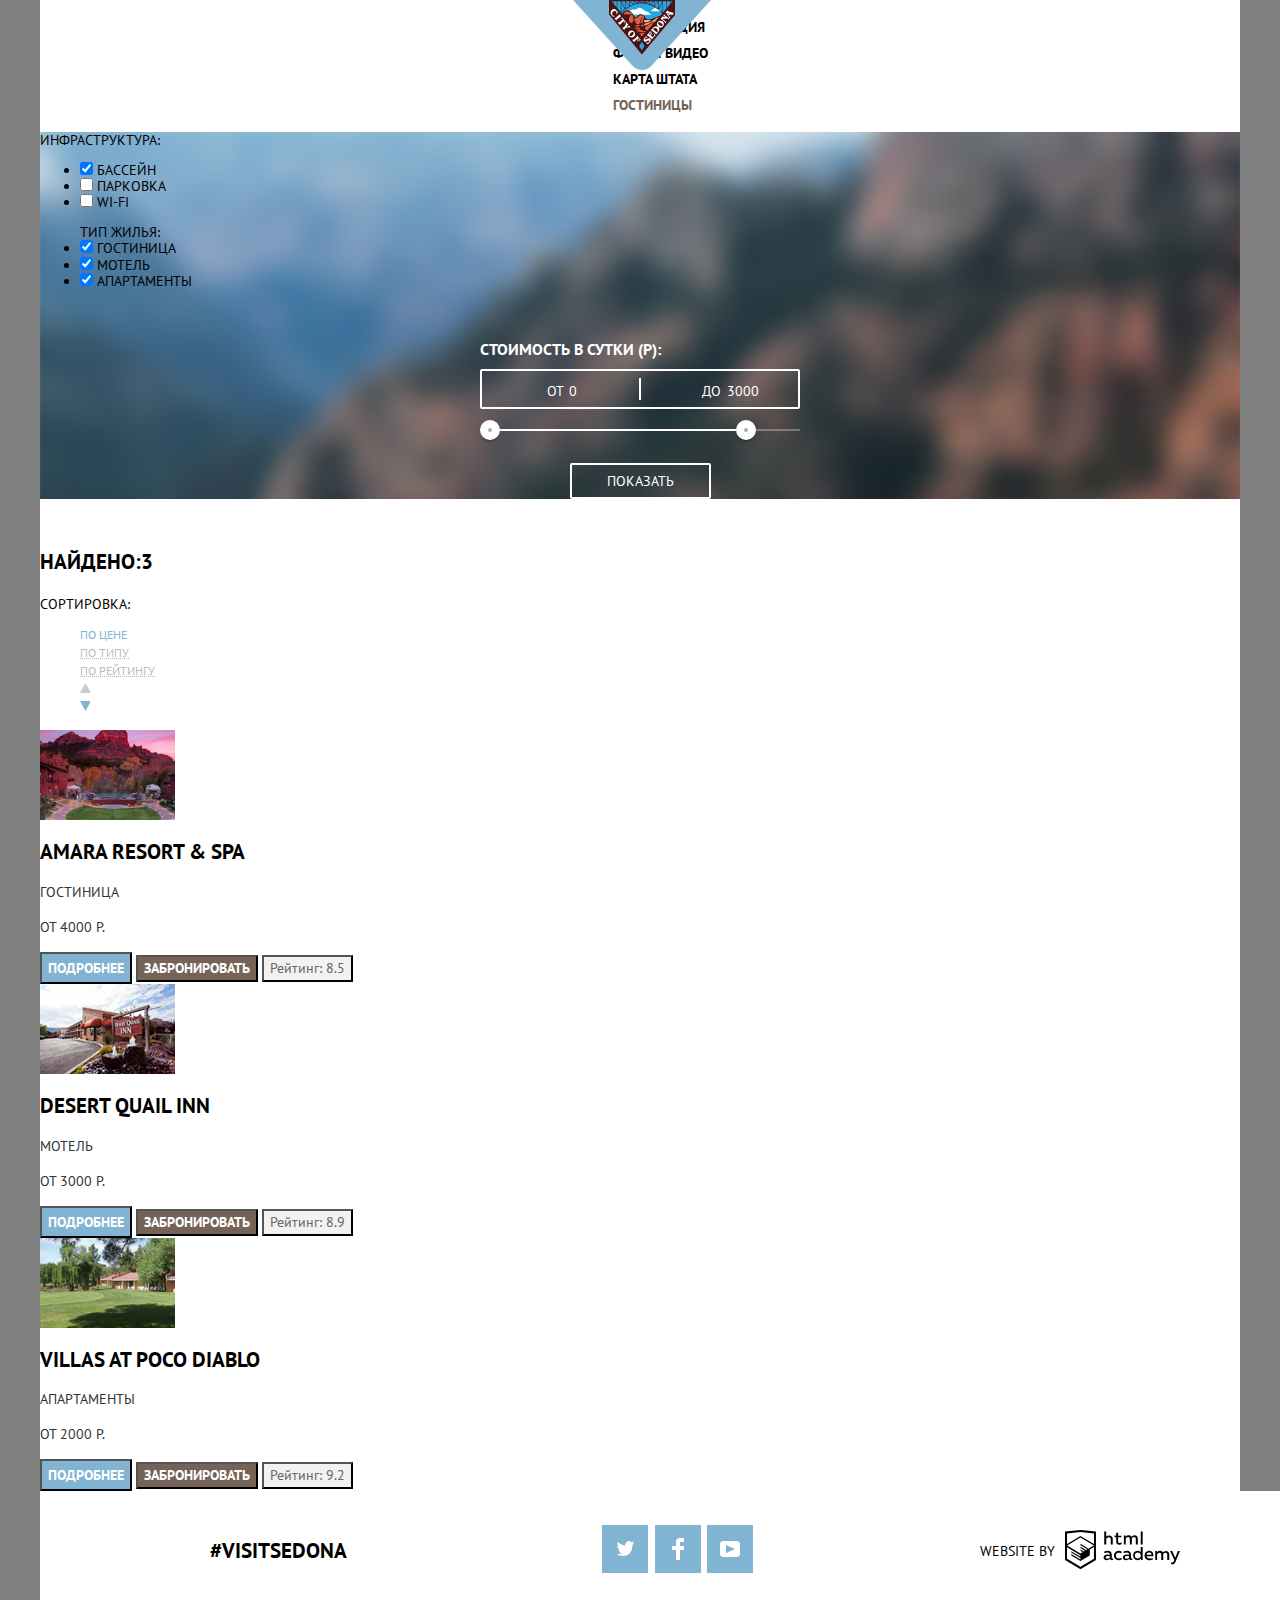
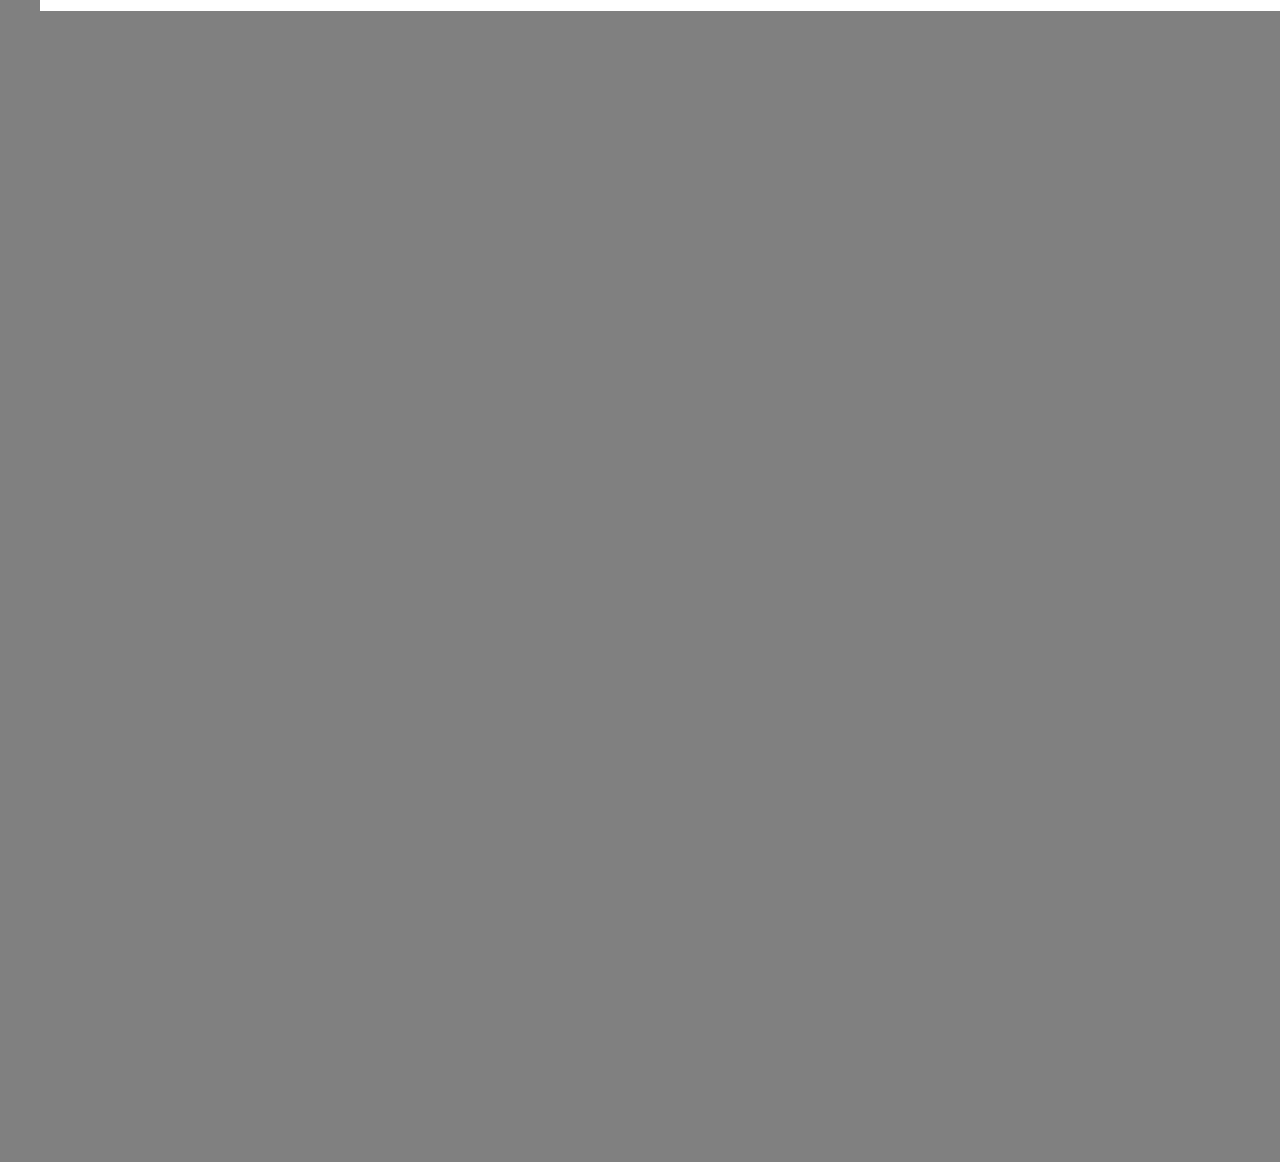
==== hotels.html @ 5861f4a3 "Личный проект: начинаем строить сетку на флексах" ====
<!DOCTYPE html>
<html lang="ru">
  <head>
    <meta charset="utf-8">
    <title>HTML Academy: Седона</title>
    <link href="https://fonts.googleapis.com/css?family=PT+Sans:400,400i,700,700i&display=swap&subset=cyrillic" rel="stylesheet">
    <link href="css/style.css" rel="stylesheet">
    <link href="css/normalize.css" rel="stylesheet">
  </head>
  <body>
    <div class="content">
    <!--Header-->
    <header class="main-header">
     <div class="logo">
      <a href="index.html"> <img class="main-header-logo" src="img/logo-sedona.svg" alt="Логотип Седона"></a>
     </div>  <!-- логотип-ссылка -->
      <nav> <!-- навигация -->
        <ul class="site-navigation links">
          <li><a href="#">информация</a></li>
          <li><a href="#">фото и видео</a></li>
          <li><a href="#">карта штата</a></li>
          <li><a class="active-sity" href="hotels.html">гостиницы</a>
          </li>
        </ul>
      </nav>
    </header>
    <main>
      <!-- тут будет форма поиска -->
      <form class="form-filter" action="https://echo.htmlacademy.ru" method="post">
        <div>
          <legend>Инфраструктура:</legend>
          <ul>
            <li>
              <input type="checkbox" name="pool" id="pool" tabindex="1" checked>
              <label for="pool">Бассейн</label>
            </li>
            <li>
              <input type="checkbox" name="parking" id="parking" tabindex="2">
              <label for="parking">Парковка</label>
            </li>
            <li>
              <input type="checkbox" name="network" id="network" tabindex="3">
              <label for="network">WI-FI</label>
            </li>
          </ul>
        </div>
        <div>
          <ul>
              <legend>Тип жилья:</legend>
              <li>
                <input type="checkbox" name="hotel" id="hotel" tabindex="4" checked>
                <label for="hotel">Гостиница</label>
              </li>
              <li>
                <input type="checkbox" name="motel" id="motel" tabindex="5" checked>
                <label for="motel">Мотель</label>
              </li>
              <li>
                <input type="checkbox" name="apparts" id="apparts" tabindex="6"checked>
                <label for="apparts">Апартаменты</label>
              </li>
          </ul>
        </div>
        <div class="filter-range">
      <div class="filter-range-title">Стоимость в сутки (р):</div>
      <div class="price-controls">
        <label class="min-price" for="min-price">от <input type="text" name="min-price" id="min-price" value="0" tabindex="7"></label>
        <label class="max-price" for="max-price">до <input type="text" name="max-price" id="max-price" value="3000" tabindex="8"></label>
      </div>
      <div class="range-controls">
        <div class="scale">
          <div class="bar"></div>
        </div>
        <div class="range-toggle range-toggle-min"></div>
        <div class="range-toggle range-toggle-max"></div>
        </div>
       <button class="btn-transparent" type="submit">Показать</button>
      </div> 
      </form>
      <div class="sorter">
        <p class="result">Найдено:3</p>
        <p class="sort-request">Сортировка:</p>
        <ul class="sort-type">
          <li><a class="active-sort" href="#">по цене</a></li>
          <li><a href="#">по типу</a></li>
          <li><a href="#">по рейтингу</a></li>
          <li><a class="poligon" href="#"><svg class="poligon-up"><polygon  points="5.5,0 0,10 11,10 "/></svg></a></li>
          <li><a class="poligon" href="#"><svg class="poligon-down active"><polygon points="5.5,10 0,0 11,0 "/></a></li>
        </ul>
      </div>
      <section class="hotels">
      <div class="hotel1">
        <img src="img/photo-amara.jpg" alt="Фото Amara resort">
        <h3><a class="hotel-name" href="#"> Amara resort & spa</a></h3>
        <p>Гостиница</p>
        <p>от 4000 Р.</p>
        <button class="more" type="button">Подробнее</button>
        <button class="more book" type="button">Забронировать</button>
        <button class="rating" type="button">Рейтинг: 8.5</button>
      </div>
      <div class="hotel2">
        <img src="img/photo-desert.jpg" alt="Фото Desert Quail Innt">
        <h3><a class="hotel-name" href="#">Desert Quail Inn</a></h3>
        <p>мотель</p>
        <p>от 3000 Р.</p>
        <button class="more" type="button">Подробнее</button>
        <button class="more book" type="button">Забронировать</button>
        <button class="rating" type="button">Рейтинг: 8.9</button>
      </div>
      <div class="hotel3">
        <img src="img/photo-villas.jpg" alt="Фото Villas at Poco Diablo">
        <h3><a class="hotel-name" href="#">Villas at Poco Diablo</a></h3>
        <p>апартаменты</p>
        <p>от 2000 Р.</p>
        <button class="more" type="button">Подробнее</button>
        <button class="more book" type="button">Забронировать</button>
        <button class="rating" type="button">Рейтинг: 9.2</button>
      </div>
    </section>
    </main>
    <footer> <!--footer start-->
      <div class="footer">
      <div class="hash">
      <p class="visit">#visitsedona</p>
    </div>
    <div class="footer-social">
    <ul>
        <li><a class="social-button" href="http://twitter.com"><span class="visually-hidden">Twitter</span>
           <svg xmlns="http://www.w3.org/2000/svg" xmlns:xlink="http://www.w3.org/1999/xlink" width="17" height="15" viewBox="0 0 17 15"><path d="M10.95.144c1.685-.496 2.984.27 3.577 1.179.673-.231 1.331-.481 2.011-.708a2.345 2.345 0 0 1-.857 1.768c.685.17 1.304-.491 1.304-.491-.169 1-1.006 1.788-1.563 2.024-.231 6.75-3.175 11.217-10.077 11.082h-.446c-.41 0-4.164-.46-4.898-1.887 2.271.196 3.893-.422 4.693-1.177-.96-.3-2.679-.477-2.979-2.95.349.106.564.228 1.19.119C1.705 8.247.374 7.53.448 5.33c.285.328 1.067.536 1.34.472C1.085 5.561-.182 2.442.894.85c1.818 1.854 3.735 3.606 7.152 3.773C8.254 2.33 9.183.793 10.95.144z"/></svg>
        </a></li>
        <li><a class="social-button" href="http://facebook.com"><span class="visually-hidden">Facebook</span>
           <svg xmlns="http://www.w3.org/2000/svg" width="12" height="22" viewBox="0 0 12 22"><path d="M12 4V0H8a4 4 0 0 0-4 4v4H0v4h4v10h4V12h4V8H8V4h4z"/></svg>
        </a></li>
        <li><a class="social-button" href="http://youtube.com"><span class="visually-hidden">Youtube</span>
           <svg xmlns="http://www.w3.org/2000/svg" xmlns:xlink="http://www.w3.org/1999/xlink" width="20" height="16" viewBox="0 0 20 16"><path d="M17 0H3C1.35 0 0 1.35 0 3v10c0 1.65 1.35 3 3 3h14c1.65 0 3-1.35 3-3V3c0-1.65-1.35-3-3-3zM6.027 11.998V4.002L15.014 8l-8.987 3.998z"/></svg>
        </a></li>
      </ul>
    </div>
      <div class="academy">
            <p>website by</p>
          <a href="https://htmlacademy.ru/intensive/htmlcss"><svg class="logo-htmlacademy" id="Layer_1" data-name="Layer 1" xmlns="http://www.w3.org/2000/svg" viewBox="0 0 108.08 36.85"><title>logo-htmlacademy-small1</title><path d="M44.61,26.88a2,2,0,0,0,.55-0.1v1.33a3.25,3.25,0,0,1-1.18.21,1.67,1.67,0,0,1-1.67-1,4.84,4.84,0,0,1-3.14,1.08c-1.51,0-2.91-.83-2.91-2.55,0-2.13,2-2.79,3.71-2.79a11.08,11.08,0,0,1,2.17.25v-0.3c0-1-.76-1.77-2.19-1.77a7.42,7.42,0,0,0-3,.64v-1.7a10.21,10.21,0,0,1,3.19-.55c2.36,0,3.81,1.12,3.81,3.65v3a0.54,0.54,0,0,0,.49.59h0.17Zm-6.44-1.13A1.35,1.35,0,0,0,39.63,27h0.11a3.39,3.39,0,0,0,2.41-1V24.58a9.72,9.72,0,0,0-1.81-.21c-1,0-2.16.33-2.16,1.38h0Zm12.36-6.11a5,5,0,0,1,2.57.64V22a4.08,4.08,0,0,0-2.3-.7,2.75,2.75,0,1,0,0,5.49,5,5,0,0,0,2.43-.64v1.71a6.27,6.27,0,0,1-2.76.57A4.21,4.21,0,0,1,46,24.51q0-.21,0-0.41a4.32,4.32,0,0,1,4.18-4.46h0.38Zm12.17,7.24a2,2,0,0,0,.55-0.1v1.33a3.25,3.25,0,0,1-1.18.21,1.67,1.67,0,0,1-1.67-1,4.84,4.84,0,0,1-3.14,1.08c-1.51,0-2.91-.83-2.91-2.55,0-2.13,2-2.79,3.71-2.79a11.08,11.08,0,0,1,2.17.25v-0.3c0-1-.76-1.77-2.19-1.77a7.42,7.42,0,0,0-3,.64v-1.7a10.21,10.21,0,0,1,3.19-.55c2.36,0,3.81,1.12,3.81,3.65v3a0.54,0.54,0,0,0,.49.59h0.17Zm-6.44-1.13A1.35,1.35,0,0,0,57.73,27h0.11a3.39,3.39,0,0,0,2.41-1V24.58a9.72,9.72,0,0,0-1.81-.21c-1.06,0-2.16.33-2.16,1.38h0ZM73,16V28.2H71.35V26.88a3.88,3.88,0,0,1-3.19,1.54,4.4,4.4,0,0,1,0-8.78,3.81,3.81,0,0,1,3,1.3V16H73Zm-4.53,5.22a2.76,2.76,0,1,0,0,5.52A2.86,2.86,0,0,0,71.15,25V23A2.91,2.91,0,0,0,68.49,21.27ZM79,19.64c3.31,0,4.46,2.68,3.92,5.09H76.7c0.21,1.5,1.67,2.11,3.19,2.11a6.11,6.11,0,0,0,2.64-.59v1.6a7.14,7.14,0,0,1-3,.57C77,28.42,74.78,27,74.78,24a4.18,4.18,0,0,1,4-4.39H79Zm0.09,1.54a2.28,2.28,0,0,0-2.44,2.1v0.06H81.3A2,2,0,0,0,79.13,21.18Zm5.73,7V19.87h1.65v1a3.81,3.81,0,0,1,2.78-1.27A2.86,2.86,0,0,1,91.89,21a4.12,4.12,0,0,1,2.91-1.33A3.06,3.06,0,0,1,98,23V28.2h-1.9V23.05a1.59,1.59,0,0,0-1.42-1.75H94.42a2.8,2.8,0,0,0-2.07,1.12V28.2h-1.9V23.05A1.59,1.59,0,0,0,89,21.31H88.8a3,3,0,0,0-2.21,1.29v5.63H84.86Zm21.31-8.33h1.9l-3.91,9.46c-0.9,2.17-2.09,2.86-3.35,2.86a4.76,4.76,0,0,1-1.1-.14V30.46a2.86,2.86,0,0,0,.85.12c0.9,0,1.58-.64,2.07-1.9l0.17-.42-4-8.4h2l2.86,6.29ZM38.73,1.46V6.22a3.81,3.81,0,0,1,2.7-1.14,3.25,3.25,0,0,1,3.44,3.4v5.15H43V8.72a1.81,1.81,0,0,0-1.61-2h-0.3a2.93,2.93,0,0,0-2.32,1.39v5.52h-1.9V1.46h1.9ZM49.94,2.31v3h3V6.91h-3v3.81c0,1.1.5,1.46,1.58,1.46a4.49,4.49,0,0,0,1.69-.33v1.6A6.8,6.8,0,0,1,51,13.8a2.55,2.55,0,0,1-2.86-2.74V6.89H46.58V5.26h1.5V2.74Zm5.4,11.31V5.28H57v1A3.81,3.81,0,0,1,59.77,5a2.86,2.86,0,0,1,2.6,1.33A4.12,4.12,0,0,1,65.28,5,3.06,3.06,0,0,1,68.44,8.4v5.21h-1.9V8.46a1.59,1.59,0,0,0-1.42-1.75H64.89a2.8,2.8,0,0,0-2.07,1.12v5.78h-1.9V8.46A1.59,1.59,0,0,0,59.5,6.71H59.27A3,3,0,0,0,57.06,8v5.63H55.34ZM71.17,1.45H73V13.6H71.17V1.45ZM14.71,0H14.55L0,1.54V28.21l14.55,8.66,14.55-8.66V1.54Zm12.5,27.1L14.55,34.64,1.9,27.12V16.18l12.59,7.5V25L5.86,19.9v1.31l8.68,5.21v1.39L5.87,22.65V24l8.68,5.21,8.75-5.24V18.31L27.2,16V27.12Zm0-12.53-3.48,2-1.6,1L14.51,13v1.31L21,18.23H21l-0.14.09-1,.54-5.37-3.2V17l4.24,2.52-1,.67-3.2-1.9v1.31l2.1,1.24L14.5,22.1,2,14.65,14.51,7.11Zm0-1.32L14.49,5.76,1.91,13.25v-10L14.56,1.92,27.21,3.25v10h0Z" transform="translate(0 -0.02)"/></svg></a>
      </div>
    </div>
    </footer> <!--footer end-->
  </div>
  </body>
</html>
---- css/style.css ----
body{
  font-family: "PT Sans", Arial;
  font-size: 14px;
  background-color: gray;
  margin: 0;
  padding: 0;
  border: 0;
  text-transform: uppercase;
  min-width: 1200px;
  min-height: 2762px;
}

.content{
  width: 1200px;
  background-color: #ffffff;
  margin-top: 0;
  margin-left: 40px;
  margin-right: 40px;
}
.visually-hidden{
  display: none;
}
.main-header{
  background-color: #ffffff;
  margin-bottom: 0;
  width: 1200px;
  display: flex;
  flex-direction: column;
  align-items: center;
  min-height: 56px;
}
.main-header-logo{
  width: 140px;
  height: 70px;
}
.logo{
  width: 136px;
  height: 66px;
  position: absolute;
  margin: 0 auto auto auto;

}
.main-navigation{
  width: 1200px;
  min-height: 56px;
  margin-top: 0;
  background-color: #ffffff;
  display: flex;
  flex-direction: column;

 
}
.container{
  display: flex;
  flex-direction: row;
  justify-content: space-between;

}
.site-navigation-right,
.site-navigation-left{
list-style: none;
margin: 0;
padding: 0;
}
.site-navigation-right,
.site-navigation-left{
  display: flex;
  flex-wrap: wrap;
  justify-content: space-around;
  width: 478px;
  min-height: 55px;
  align-items: center;
}
.links a{
  font-family: "PT Sans", Arial;
  font-size: 14px;
  line-height: 26px;
  font-weight: bold;
  color: #000000;
  text-align: center;
  text-decoration: none;
  list-style: none;
}
.links a:hover{
  color: #81b3d2;
}
.links a:active{
  color: rgba(0, 0, 0, 0.3);
}
.links{
  list-style: none;
}

a.active-sity{
  color: #766357;
}
.intro{
  margin-top: 0;
}
.welcome-sedona{
  width: 1200px;
  min-height: 715px;
  margin-top: 0;
  margin-right: 40px;
  margin-left: 40px;
}
.welcome-container{
  min-height: 715px;
  display: flex;
  flex-direction: column;
  justify-content: space-between;
  background-image: url("../img/polygon.svg"), url("../img/background-photo.jpg");
  background-position: center bottom 212px, top center;
  background-size: 1200px 59px, 1200px 716px;
  background-repeat: no-repeat; 
  border: 1px;
  border-color: red;
}
.welcome{
  width: 458px;
  height: 352px;
}
.welcome-photo{ 
  min-height: 510px;
  
  display: flex;
  flex-direction: row;
  justify-content: center;
  align-items: center;
}
.info-block{
  min-height: 213px;
  margin-top: auto;
  margin-bottom: 0;
  background-color: #ffffff;
  
  display: flex;
  flex-direction: column;
  justify-content: space-around;
  align-items: center;
}
p.info-sedona{
  display: block;
  width: 470px;
  font-size: 21px;
  line-height: 26px;
  font-weight: bold;
  height: auto;
  margin-top: 45px;
  margin-bottom: 0;
  text-align: center;
}
p.info-proposel{
  display: block;
  width: auto;
  height: auto;
  font-size: 14px;
  line-height: 26px;
  margin-top: 0;
  margin-right: auto;
  margin-bottom: 35px;
  margin-left: auto;
}
.advantage-block{
  display: flex;
  flex-direction: row;
  flex-wrap: wrap;
  margin: 0;
  padding: 0;
  list-style: none;
}
.real-city,
.devil-bridge{
  background-color: #81b3d2;
  display: flex;
  flex-direction: row;
}
.real-city-text,
.devil-bridge-text{
  width: 400px;
  display: flex;
  flex-direction: column;
  justify-content: space-between;
  align-items: center;
  padding-top: 49px;
  padding-bottom: 60px;
}
.real-city-text h3{
  display: block;
  width: 150px;
  font-size: 21px;
  line-height: 21px;
  font-weight: bold;
  text-align: center;
  color: #ffffff;
  margin: 0;
}
.real-city-text p{
  width: 290px;
  font-size: 14px;
  line-height: 21px;
  text-align: center;
  line-height: 21px;
  color: #ffffff;
  margin: 0;
}
.recomendation{
  width: 399px;
  height: 300px;
  display: flex;
  flex-direction: column;
  justify-content: space-around;
  align-items: center;
  flex-wrap: wrap;
  padding-top: 30px;
  padding-bottom: 0;
}
.recomendation img{
  margin-top: 18px;
  margin-bottom: 0;
}
.recomendation h3{
  font-size: 21px;
  line-height: 21px;
  font-weight: bold;
  text-align: center;
  margin-top: 10px;
  margin-bottom: 0;
}
.recomendation p{
  width: 290px;
  min-height: 40px;
  font-size: 14px;
  line-height: 21px;
  text-align: center;
  margin-top: 0;
  margin-bottom: 70px;
}
.devil-bridge-text h3{
  display: block;
  width: 157px;
  font-size: 21px;
  line-height: 21px;
  font-weight: bold;
  text-align: center;
  color: #ffffff;
  margin: 0;
}
.devil-bridge-text p{
  width: 330px;
  font-size: 14px;
  line-height: 21px;
  text-align: center;
  line-height: 21px;
  color: #ffffff;
  margin: 0;
}
.real-city-text span,
.devil-bridge-text span{
  font-size: 14px;
  line-height: 21px;
  text-align: center;
  line-height: 21px;
  color: #ffffff;
}
.all-advantage{
  display: flex;
  flex-direction: row;
  min-height: 256px;
  background-color: #eeeeee;
}
.advantage-text{
  width: 400px;
  display: flex;
  flex-direction: column;
  justify-content: space-around;
  align-items: center;
  
}
.advantage-text h3{
  display: block;
  width: 157px;
  font-size: 21px;
  line-height: 21px;
  font-weight: bold;
  text-align: center;
  margin-top: 40px;
  margin-bottom: 0;
}
.advantage-text span{
  width: 265px;
  text-align: center;
  line-height: 21px;
  margin-top: 10px;
  color: #333333;
}

.advantage-text p{
  font-size: 14px;
  width: 270px;
  text-align: center;
  line-height: 21px;
  margin-top: 10px;
  margin-bottom: 50px;
  color: #333333;
}

.form-filter{
  background-image: url("../img/filter background.jpg");
}
.filter-range {
  width: 320px;
  margin: 50px auto; 

  color: #ffffff;
  text-transform: uppercase;
}

.filter-range-title {
  margin-bottom: 9px;

  font-weight: 600;
  font-size: 16px;
  line-height: 21px;
}

.price-controls {
  position: relative;
  
  height: 36px;
  margin-bottom: 20px;
  
  font-size: 0;

  border: 2px solid #ffffff;
  border-radius: 2px;
}

.price-controls::after {
  content: "";
  position: absolute;
  top: 50%;
  left: 50%;

  width: 2px;
  height: 22px;

  background: #ffffff;
  transform: translate(-50%, -50%);
}

.price-controls label {
  display: inline-block;

  font-size: 14px;
  line-height: 38px;
  vertical-align: top;

  cursor: pointer;
}

.price-controls .min-price,
.price-controls .max-price {
  width: 90px;
  padding-left: 65px;
}

.price-controls input {
  width: 50px;
  margin: 0;

  color: inherit;
  font: inherit;

  background: none;
  border: none;
}

.range-controls {
  position: relative;

  margin-bottom: 32px;
}

.range-controls .scale {
  height: 2px;

  background: rgba(255, 255, 255, 0.3);
}

.range-controls .bar {
  width: 80%;
  height: 2px;

  background: #ffffff;
}

.range-toggle {
  position: absolute;
  top: -9px;
  
  width: 4px;
  height: 4px;

  background: #ababab;
  border: 8px solid #ffffff;
  border-radius: 50%;
  box-shadow: 0 2px 1px 0 rgba(0, 1, 1, 0.2);
  cursor: pointer;
}

.range-toggle:hover {
  width: 6px;
  height: 6px;
}

.range-toggle-min {
  left: 0;
}

.range-toggle-max {
  left: 80%;
}

.btn-transparent {
  display: block;
  margin: 0 auto;
  padding: 6px 35px;

  font-size: 14px;
  line-height: 20px;
  color: #ffffff;
  text-transform: uppercase;

  background: transparent;
  border: 2px solid #ffffff;
  border-radius: 2px;
  cursor: pointer;
}

.btn-transparent:hover {
  color: #000000;

  background: #ffffff;
}
.hotel-name{
  font-size: 21px;
  line-height: 26px;
  font-weight: bold;
  color: #000000;
  text-decoration: none;
}
.hotel-name:hover{
  color: #81b3d2;
}
.hotel-name:active{
  color: rgba(0, 0, 0, 0.3);
}
.hotels p{
  color: #333333;
  line-height: 21px;
  text-align: left;
}
.more{
  font-family: "PT Sans", Arial;
  font-size: 14px;
  line-height: 26px;
  font-weight: bold;
  color: #ffffff;
  text-transform: uppercase;
  background-color: #81b3d2;
}
.more:hover{
  background-color: #669EC0;
}
.more:active{
  color: rgba(255, 255, 255, 0.3); 
  background-color: rgba(84, 150, 189, 100);
}
.book{
  background-color: #766357;
  line-height: 21px;
}
.book:hover{
  background-color: #604E43;
}
.book:active{
  color: rgba(255, 255, 255, 0.3); 
  background-color: rgba(80, 62, 51, 100);
}
.rating{
  font-size: 14px;
  line-height: 21px;
  color: #666666;
  background-color: #f2f2f2;
}
.search-intro{
  display: flex;
  flex-direction: column;
  justify-content: space-between;
  align-items: center;
  text-align: center;
  min-height: 290px;
}
.search-intro h3{
  font-size: 30px;
  line-height: 36px;
  margin-top: 50px;
  margin-bottom: 0;
}
.search-intro p{
  font-size: 14px;
  line-height: 24px;
  color: #333333;
  margin-top: 0;
  margin-bottom: 25px;
}
.search-intro button{
  width: 568px;
  height: 86px;
  font-size: 21px;
  line-height: 26px;
  color: #ffffff;
  background-color: #766357;
  text-transform: uppercase;
  text-align: center;
  padding-top: 0;
  padding-right: auto;
  padding-bottom: 0;
  padding-left: auto;
  border: 0;
}
.search-intro button:hover{
  background-color: #604e43;
}
.search-intro button:active{
  color: rgba(255, 255, 255, 0.3);
  background-color: #503e33;
}
.search-form{
  position: absolute;
  top: 2167px;
  left: 355px;
  display: flex;
  flex-direction: column;
  
  align-items: center;
  flex-wrap: wrap; 
}
.search-hotel {
  width: 568px;
  height: 395px;
  margin: 0 auto;
  padding: 0;
  background-color: #ffffff;
  display: flex;
  flex-direction: column;
  justify-content: space-around;
   align-items: center;
}
ul.form-container{
  width: 460px;
  min-height: 175px;
  list-style: none;
  display: flex;
  flex-direction: column;
  justify-content: space-between;
  align-items: center;
  padding: 0;
  margin-top: 55px;
  margin-bottom: 0;
}
.form-container li{
  display: flex;
  flex-direction: row;
  justify-content: space-between;
  align-items: center;
}
.search-hotel label{
  font-size: 14px;
  font-weight: normal;
  text-transform: uppercase;
  margin-left: 0;
  margin-right: 20px;
}
.form-container input{
  width: 330px;
  min-height: 38px;
  
  font-size: 14px;
  font-weight: normal;
  text-transform: uppercase;
  background-color: #f2f2f2;
  padding-left: 13px;
  margin: 0;
  border: 0;
}
input[type="date"]::-webkit-calendar-picker-indicator{
    color: rgba(0, 0, 0, 0);
    opacity: 1;
    display: block;
    background: url("../img/calendar.svg") no-repeat;
    width: 21px;
    height: 22px;
}

input[type="date"]::-webkit-inner-spin-button { 
  display: none; 
}

.age {
  display: flex;
  flex-direction: row; 
}
.age input{
  margin: 0;
  padding: 0;
  border: 0;
  text-align: center;
}

.old label{
  margin-right: 35px;
  margin-left: 0;
}
.kids label{

  margin-left: 20px;
  margin-right: auto;
}

.old input[type="number"]{
  width: 114px;
  margin-right: 35px;
  margin-left: auto;

}
.kids input[type="number"]{
  width: 114px;
  margin-left: 20px;
}
input[type="number"]::after{
  color: rgba(0, 0, 0, 0);
    opacity: 1;
    display: block;
    background: url("../img/minus.svg") no-repeat;
    width: 20px;
    height: 20px;
}

input[type="date"]:hover{
  background-color: #ebebeb;
}

input[type="date"]:focus {
     background-color: #ffffff; /* Цвет фона */
     border: 1px solid #e5e5e5; /* Параметры рамки */
}
input[type="number"]{
  width: 117px;
  height: 38px;

}  
input[type="number"]:hover{
  background-color: #ebebeb;
}
input[type="number"]:focus {
     background-color: #ffffff; /* Цвет фона */
     border: 1px solid #e5e5e5; /* Параметры рамки */
}

input.search-request{
  text-align: center;
  width: 460px;
  height: 60px;
  background-color: #81b3d2;
  color: #ffffff;
  font-size: 21px;
  line-height: 26px;
  font-weight: bold;
  text-transform: uppercase;
  border: 0;
  margin-bottom: 55px;
  margin-top: 56px;
  
  
  padding: 0;
}
input.search-request:hover{
  background-color: #669ec0;
}
input.search-request:active{
  background-color: #5496bd;
  color: rgba(255, 255, 255, 0.3);
}
.result{
  font-size: 21px;
  line-height: 26px;
  font-weight: bold;
  text-align: left; 
}
.sort-request p{
  font-size: 12px;
  line-height: 18px;
  text-align: left; 
}
.sort-type li{
  list-style: none;
}
.sort-type a{
  font-size: 12px;
  line-height: 18px;
  text-align: left;
  color: #bcbcbc;
  text-decoration-style: dotted; 
}
.sort-type a:hover{
  color: #81b3d2;
}
.sort-type a:active{
  color: #000000;
  text-decoration: none;
}
a.active-sort{
  color: #81b3d2;
  text-decoration: none;
}
.poligon svg{
  width: 10px;
  height: 10px;
  fill: #cacaca;
}
.poligon-up polygon:hover,
.poligon-down polygon:hover
{
  fill: #000000;
}
.poligon-up polygon:active,
.poligon-down polygon:active
{
  fill: #81b3d2;
}
svg.active {
  fill:#81b3d2
}
.map img{
  width: 1200px;
  height: 474px;
}
.footer{
  width: 1200px;
  height: 120px;
  background-color: #ffffff;
  display: flex;
  flex-direction: row;
  justify-content: space-between;
  align-items: center;
  margin-top: 0;
  
  margin-left: 40px;

}
.hash{
  margin-left: 130px;
  margin-right: auto;
}
.hash p{
  font-size: 21px;
  line-height: 26px;
  font-weight: bold;
  text-align: center;
  
}
.footer-social{
  margin-left: 131px;
  margin-top: 6px;
  margin-right: auto;
}
.footer-social ul{
  display: flex;
  flex-wrap: wrap;
  justify-content: space-between;
  width: 151px;
  list-style: none;
  padding-left: 11px;
  margin-bottom: 25px;
}
.social-button{
  display: flex;
  align-items: center;
  justify-content: center;
  width: 46px;
  height: 48px;
  background-color: #81b3d2;
}
.social-button svg{
  fill: #ffffff;
}
.social-button svg:active{
  fill: rgba(255, 255, 255, 0.3);
}
.social-button:hover{
  background-color: #669EC0;
}
.social-button:active{
  background-color: #5496BD; 
}
.academy{
  display: flex;
  flex-direction: row;
  justify-content: space-between;
  align-items: center;
  
  
}
.academy{
  margin-left: auto;
  margin-right: 100px;
}
.academy p{
  font-size: 14px;
  line-height: 26px;
}
.logo-htmlacademy{
  width: 115px;
  height: 41;
  margin-left: 10px;
}
svg.logo-htmlacademy:hover {
   fill: #81B3D2;
}
svg.logo-htmlacademy:active {
   fill: #BDBBBC;
}

/*
 ----- Сеточные стили ----- 
body{
  width: 1200px;
  background-image: url("../img/sedona-index.jpg");
  opacity: 0.3;
}
*/
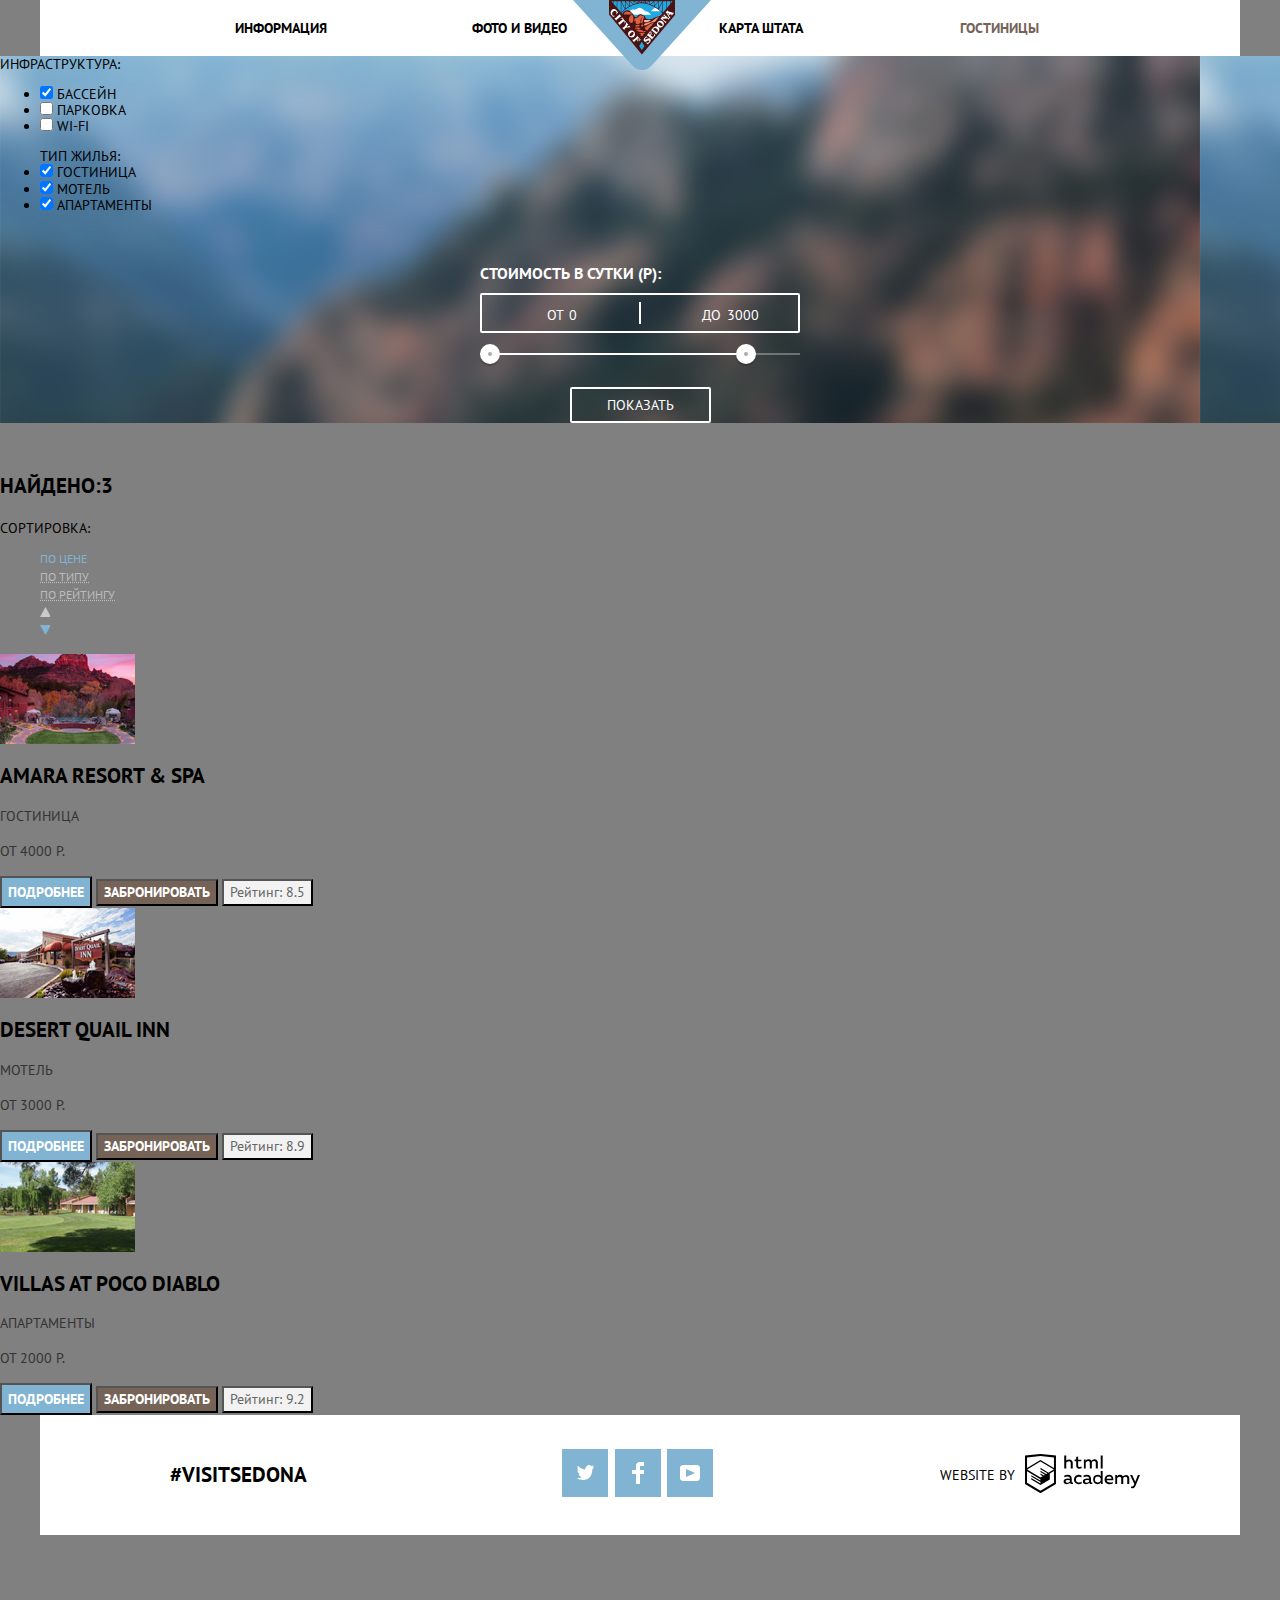
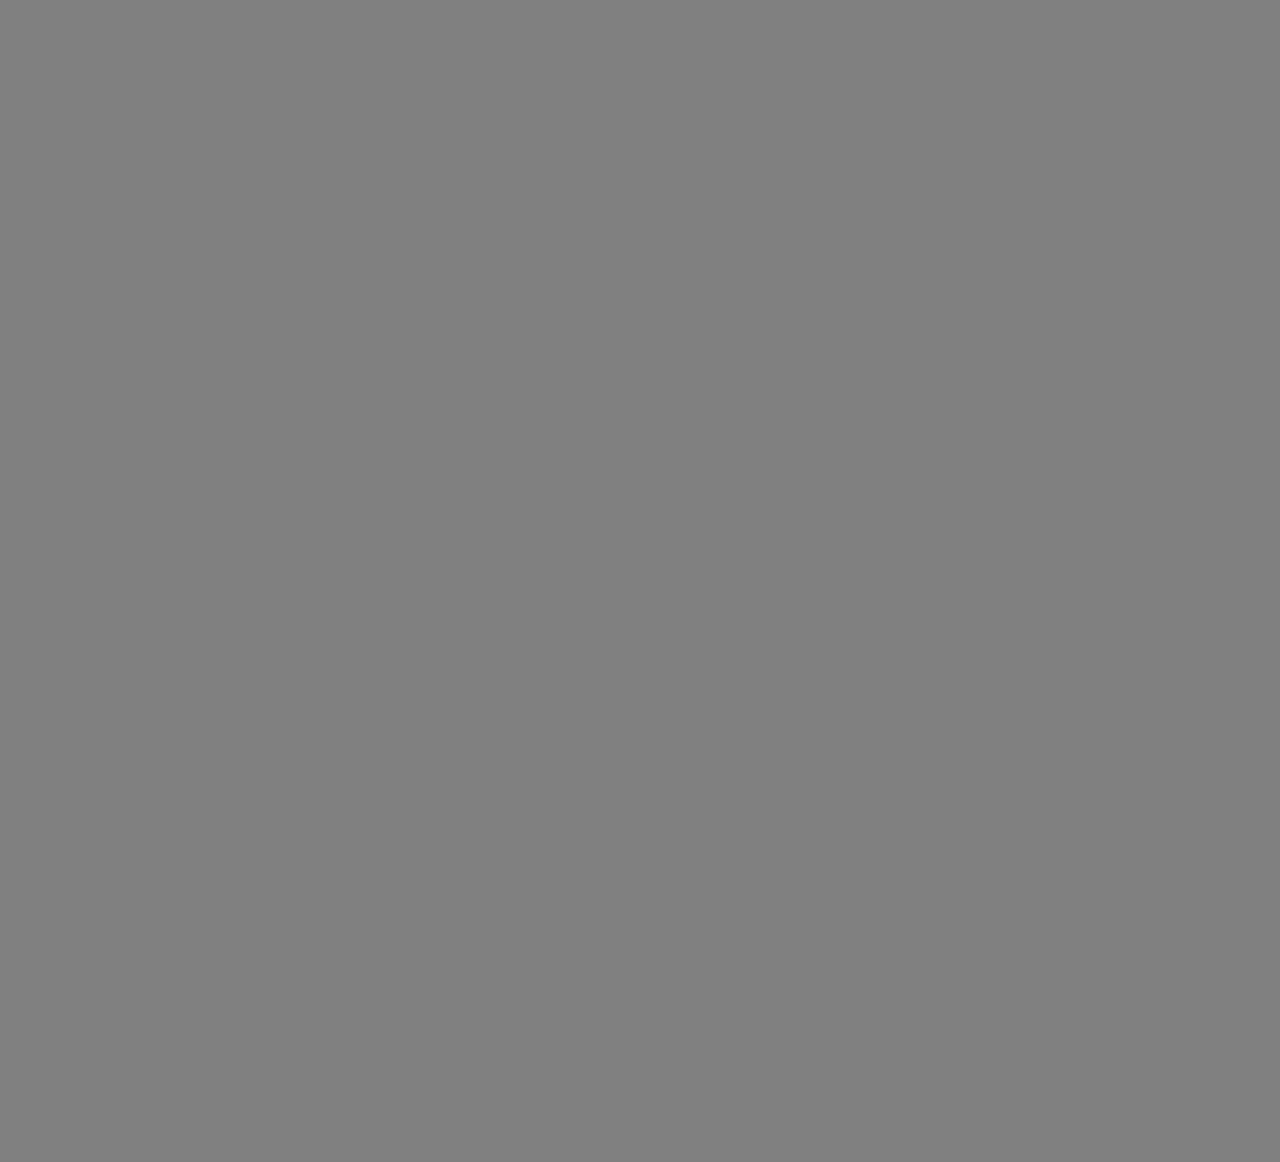
==== commit 1b17c0de: "Личный проект: начинаем строить сетку на флексах" ====
--- a/hotels.html
+++ b/hotels.html
@@ -14,16 +14,20 @@
      <div class="logo">
       <a href="index.html"> <img class="main-header-logo" src="img/logo-sedona.svg" alt="Логотип Седона"></a>
      </div>  <!-- логотип-ссылка -->
-      <nav> <!-- навигация -->
-        <ul class="site-navigation links">
-          <li><a href="#">информация</a></li>
-          <li><a href="#">фото и видео</a></li>
-          <li><a href="#">карта штата</a></li>
-          <li><a class="active-sity" href="hotels.html">гостиницы</a>
-          </li>
-        </ul>
+      <nav > <!-- навигация -->
+        <div class="container">
+          <ul class="site-navigation-left links">
+            <li><a href="#">информация</a></li>
+            <li><a href="#">фото и видео</a></li>
+          </ul>
+          <ul class="site-navigation-right links">
+            <li><a href="#">карта штата</a></li>
+            <li><a class="active-sity" href="hotels.html">гостиницы</a></li>
+          </ul>
+        </div>
       </nav>
     </header>
+  </div>
     <main>
       <!-- тут будет форма поиска -->
       <form class="form-filter" action="https://echo.htmlacademy.ru" method="post">
--- a/css/style.css
+++ b/css/style.css
@@ -1,4 +1,4 @@
-body{
+  body{
   font-family: "PT Sans", Arial;
   font-size: 14px;
   background-color: gray;
@@ -639,13 +639,8 @@
   width: 114px;
   margin-left: 20px;
 }
-input[type="number"]::after{
-  color: rgba(0, 0, 0, 0);
-    opacity: 1;
-    display: block;
-    background: url("../img/minus.svg") no-repeat;
-    width: 20px;
-    height: 20px;
+.old input[type="number"]::before{
+    
 }
 
 input[type="date"]:hover{
@@ -654,7 +649,7 @@
 
 input[type="date"]:focus {
      background-color: #ffffff; /* Цвет фона */
-     border: 1px solid #e5e5e5; /* Параметры рамки */
+     border: 2px solid #e5e5e5; /* Параметры рамки */
 }
 input[type="number"]{
   width: 117px;
@@ -693,6 +688,7 @@
   background-color: #5496bd;
   color: rgba(255, 255, 255, 0.3);
 }
+
 .result{
   font-size: 21px;
   line-height: 26px;
@@ -837,7 +833,7 @@
  ----- Сеточные стили ----- 
 body{
   width: 1200px;
-  background-image: url("../img/sedona-index.jpg");
+  background-image: url("../img/sedona-hotels.jpg");
   opacity: 0.3;
 }
 */
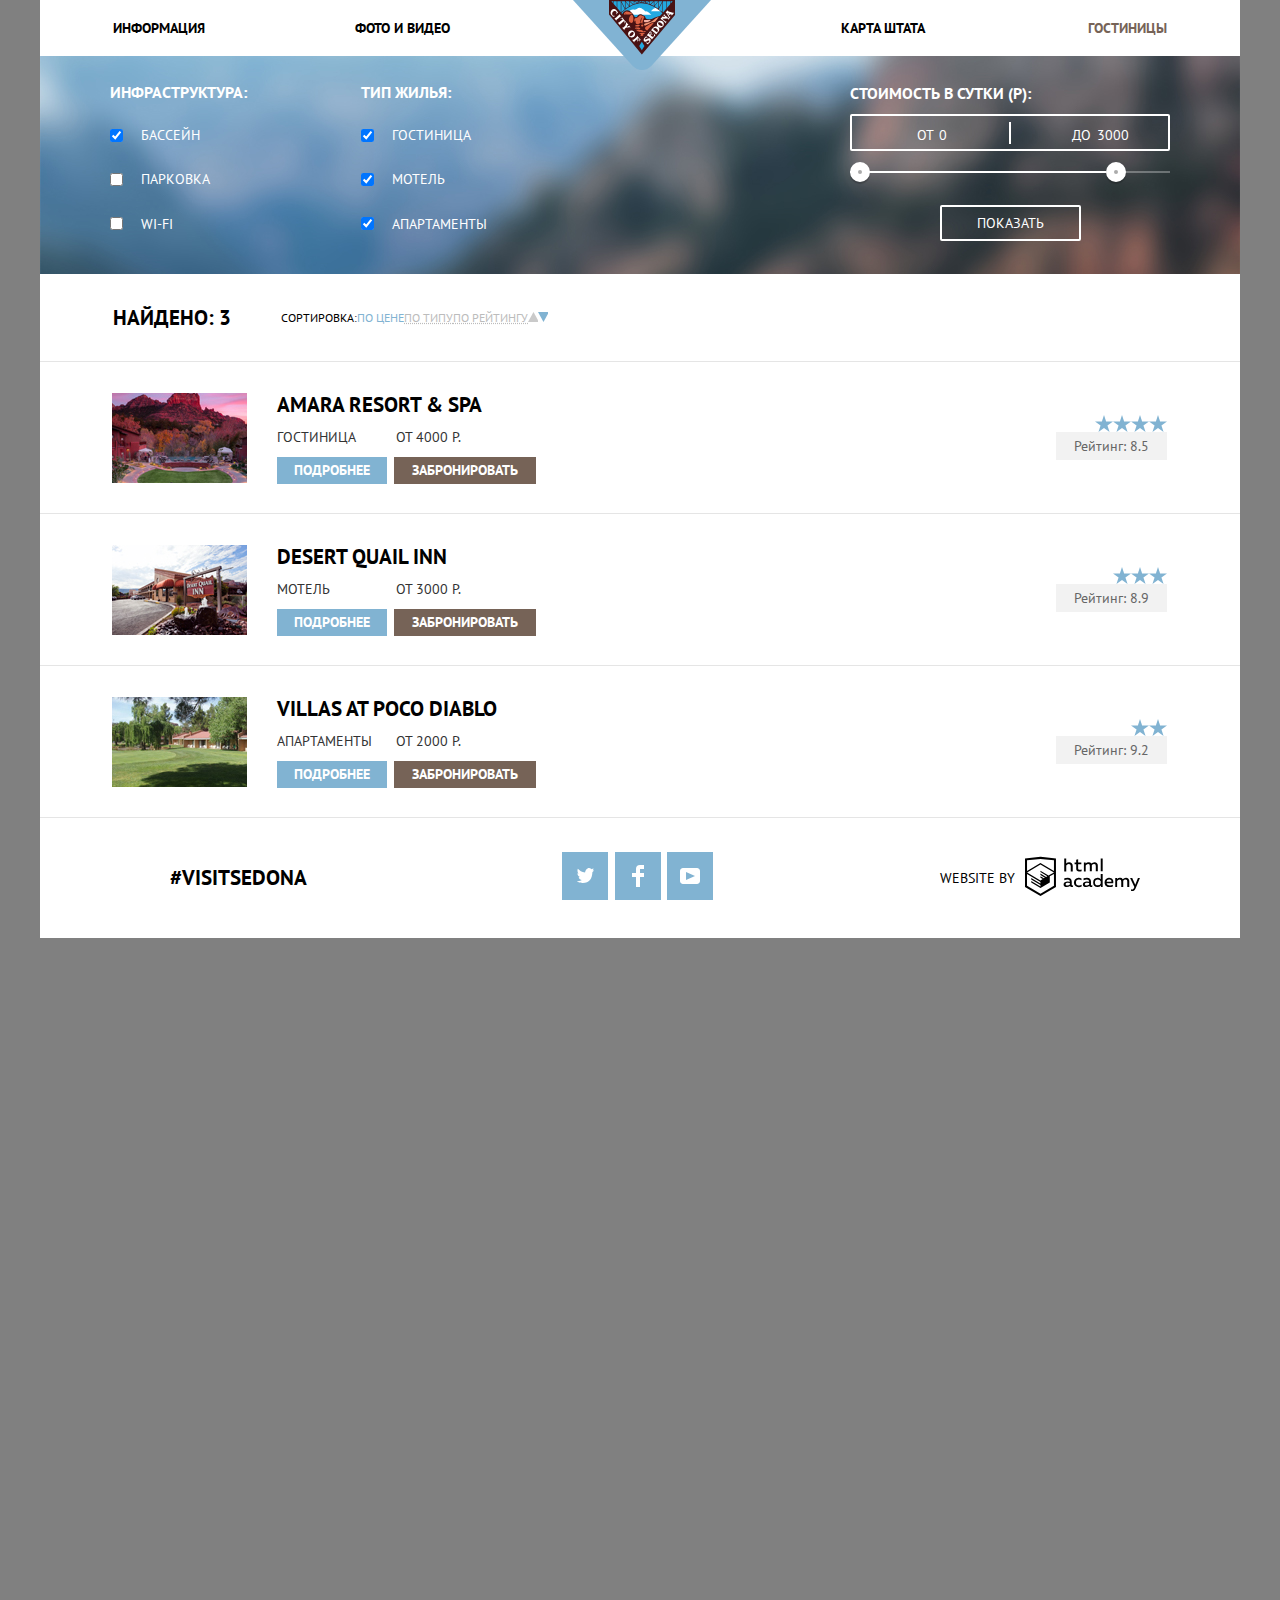
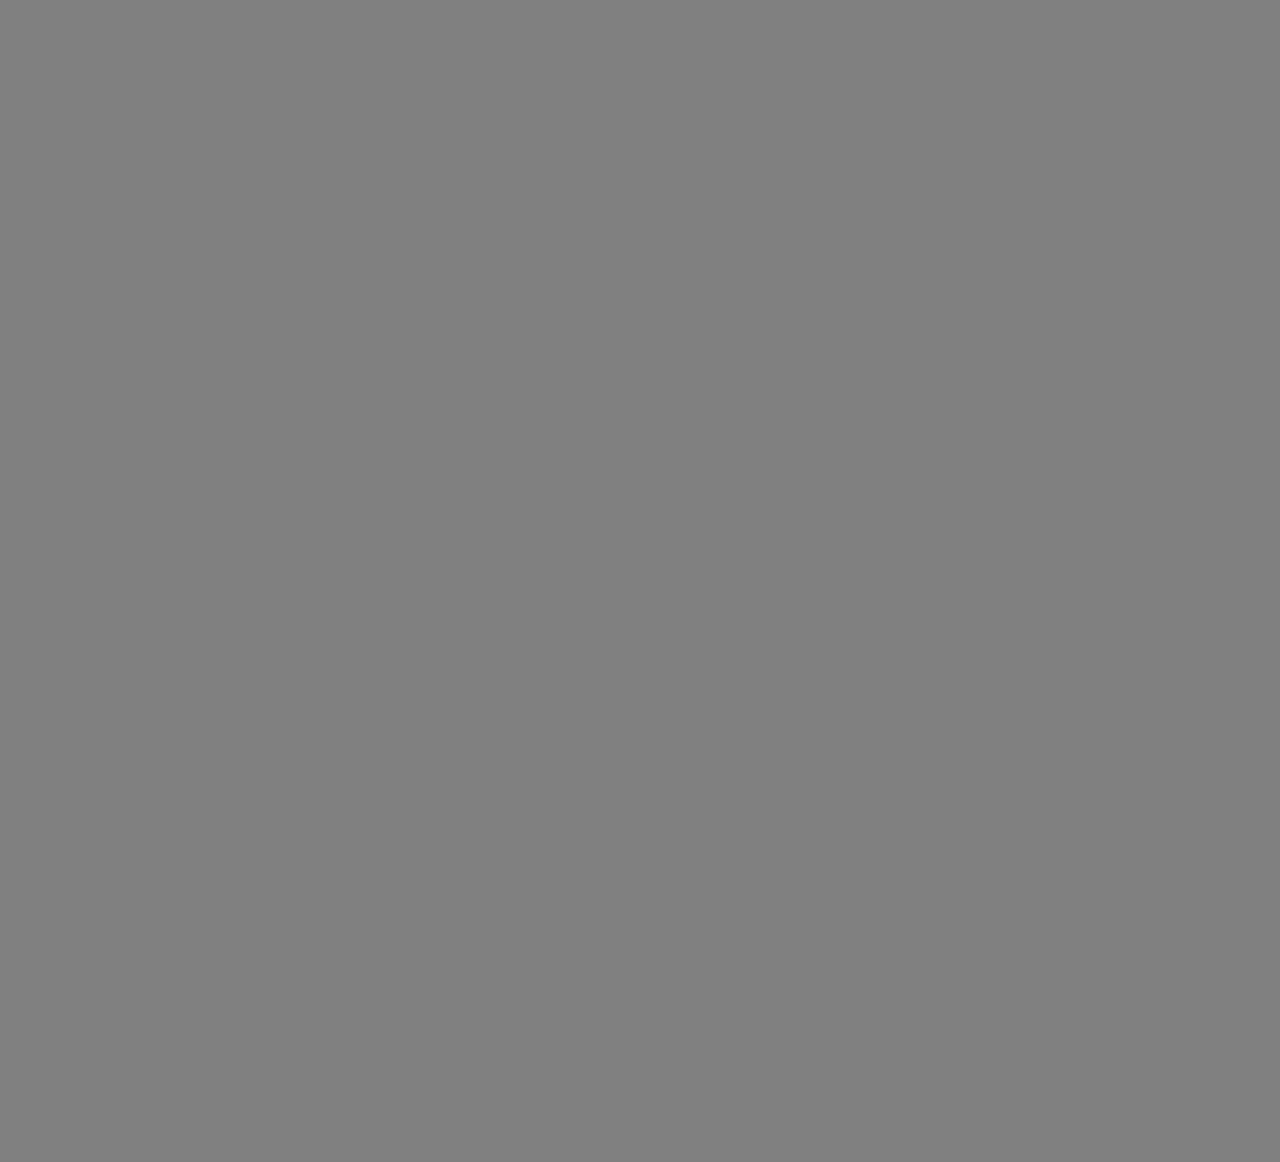
==== commit ee34b497: "Личный проект: начинаем строить сетку на флексах" ====
--- a/hotels.html
+++ b/hotels.html
@@ -6,83 +6,83 @@
     <link href="https://fonts.googleapis.com/css?family=PT+Sans:400,400i,700,700i&display=swap&subset=cyrillic" rel="stylesheet">
     <link href="css/style.css" rel="stylesheet">
     <link href="css/normalize.css" rel="stylesheet">
+    <link href="css/outline.css" rel="stylesheet">
   </head>
   <body>
     <div class="content">
-    <!--Header-->
-    <header class="main-header">
-     <div class="logo">
-      <a href="index.html"> <img class="main-header-logo" src="img/logo-sedona.svg" alt="Логотип Седона"></a>
-     </div>  <!-- логотип-ссылка -->
-      <nav > <!-- навигация -->
-        <div class="container">
-          <ul class="site-navigation-left links">
-            <li><a href="#">информация</a></li>
-            <li><a href="#">фото и видео</a></li>
-          </ul>
-          <ul class="site-navigation-right links">
-            <li><a href="#">карта штата</a></li>
-            <li><a class="active-sity" href="hotels.html">гостиницы</a></li>
-          </ul>
-        </div>
-      </nav>
-    </header>
-  </div>
-    <main>
+      <!--Header-->
+      <header class="main-header">
+        <div class="logo">
+          <a href="index.html"> <img class="main-header-logo" src="img/logo-sedona.svg" alt="Логотип Седона"></a>
+        </div>  <!-- логотип-ссылка -->
+        <nav class="main-navigation"> <!-- навигация -->
+            <ul class="site-navigation links">
+              <li><a href="#">информация</a></li>
+              <li><a href="#">фото и видео</a></li>
+              <li><a href="#">карта штата</a></li>
+              <li><a class="active-sity" href="hotels.html">гостиницы</a></li>
+            </ul>
+         </nav>
+      </header>
+    </div>
+    <div class="main-content">
+      
       <!-- тут будет форма поиска -->
       <form class="form-filter" action="https://echo.htmlacademy.ru" method="post">
-        <div>
-          <legend>Инфраструктура:</legend>
-          <ul>
-            <li>
+        <div class="infrostucture">
+            <legend>Инфраструктура:</legend>
+          
+            <p>
               <input type="checkbox" name="pool" id="pool" tabindex="1" checked>
               <label for="pool">Бассейн</label>
-            </li>
-            <li>
+            </p>
+            <p>
               <input type="checkbox" name="parking" id="parking" tabindex="2">
               <label for="parking">Парковка</label>
-            </li>
-            <li>
+            </p>
+            <p>
               <input type="checkbox" name="network" id="network" tabindex="3">
               <label for="network">WI-FI</label>
-            </li>
-          </ul>
+            </p>
+          
         </div>
-        <div>
-          <ul>
+        <div class="type-hotel">
+          
               <legend>Тип жилья:</legend>
-              <li>
+              <p>
                 <input type="checkbox" name="hotel" id="hotel" tabindex="4" checked>
                 <label for="hotel">Гостиница</label>
-              </li>
-              <li>
+              </p>
+              <p>
                 <input type="checkbox" name="motel" id="motel" tabindex="5" checked>
                 <label for="motel">Мотель</label>
-              </li>
-              <li>
+              </p>
+              <p>
                 <input type="checkbox" name="apparts" id="apparts" tabindex="6"checked>
                 <label for="apparts">Апартаменты</label>
-              </li>
-          </ul>
+              </p>
+        
         </div>
         <div class="filter-range">
-      <div class="filter-range-title">Стоимость в сутки (р):</div>
-      <div class="price-controls">
-        <label class="min-price" for="min-price">от <input type="text" name="min-price" id="min-price" value="0" tabindex="7"></label>
-        <label class="max-price" for="max-price">до <input type="text" name="max-price" id="max-price" value="3000" tabindex="8"></label>
-      </div>
-      <div class="range-controls">
-        <div class="scale">
-          <div class="bar"></div>
+          <div class="filter-range-title">Стоимость в сутки (р):</div>
+            <div class="price-controls">
+              <label class="min-price">от <input type="text" name="min-price" value="0"></label>
+              <label class="max-price">до <input type="text" name="max-price" value="3000"></label>
+            </div>
+          <div class="range-controls">
+            <div class="scale">
+                <div class="bar"></div>
+            </div>
+            <div class="range-toggle range-toggle-min"></div>
+            <div class="range-toggle range-toggle-max"></div>
+          </div>
+          <button class="btn-transparent" type="submit">Показать</button>
         </div>
-        <div class="range-toggle range-toggle-min"></div>
-        <div class="range-toggle range-toggle-max"></div>
-        </div>
-       <button class="btn-transparent" type="submit">Показать</button>
-      </div> 
+
       </form>
-      <div class="sorter">
-        <p class="result">Найдено:3</p>
+     <!-- Закончился блок формы-->
+      <div class="sorter"> <!-- Начало блока фильтра -->
+        <h3>Найдено: 3</h3>
         <p class="sort-request">Сортировка:</p>
         <ul class="sort-type">
           <li><a class="active-sort" href="#">по цене</a></li>
@@ -91,61 +91,103 @@
           <li><a class="poligon" href="#"><svg class="poligon-up"><polygon  points="5.5,0 0,10 11,10 "/></svg></a></li>
           <li><a class="poligon" href="#"><svg class="poligon-down active"><polygon points="5.5,10 0,0 11,0 "/></a></li>
         </ul>
+      </div> <!-- Закончился блок фильтра -->
+      <section class="hotels"> <!-- Начало блока Отелей -->
+      <div class="hotel-n">
+        <img src="img/photo-amara.jpg" alt="Фото Amara resort">
+        <div class="hotel-info">
+           <h3><a class="hotel-name" href="#"> Amara resort & spa</a></h3>
+           <div class="cost-text">
+           <p>Гостиница</p>
+           <p>от 4000 Р.</p>
+           </div>
+           <div class="buttons">
+           <button class="more" type="button">Подробнее</button>
+           <button class="more book" type="button">Забронировать</button>
+         </div>
+         </div>
+          <div class="rating-ball">
+           <div class="stars">
+             <svg xmlns="http://www.w3.org/2000/svg" width="18" height="17" viewBox="0 0 18 17"><path fill="#81B3D2" d="M9.002 0l2.126 6.494h6.877l-5.564 4.012L14.566 17l-5.564-4.013L3.438 17l2.126-6.494L0 6.494h6.878z"/></svg>
+             <svg xmlns="http://www.w3.org/2000/svg" width="18" height="17" viewBox="0 0 18 17"><path fill="#81B3D2" d="M9.002 0l2.126 6.494h6.877l-5.564 4.012L14.566 17l-5.564-4.013L3.438 17l2.126-6.494L0 6.494h6.878z"/></svg>
+             <svg xmlns="http://www.w3.org/2000/svg" width="18" height="17" viewBox="0 0 18 17"><path fill="#81B3D2" d="M9.002 0l2.126 6.494h6.877l-5.564 4.012L14.566 17l-5.564-4.013L3.438 17l2.126-6.494L0 6.494h6.878z"/></svg>
+             <svg xmlns="http://www.w3.org/2000/svg" width="18" height="17" viewBox="0 0 18 17"><path fill="#81B3D2" d="M9.002 0l2.126 6.494h6.877l-5.564 4.012L14.566 17l-5.564-4.013L3.438 17l2.126-6.494L0 6.494h6.878z"/></svg>
+           </div>
+           
+           <button class="rating" type="button">Рейтинг: 8.5</button>
+
+          </div>
+        </div>
+      
+      <div class="hotel-n">
+        <img src="img/photo-desert.jpg" alt="Фото Desert Quail Innt">
+        <div class="hotel-info">
+           <h3><a class="hotel-name" href="#">Desert Quail Inn</a></h3>
+           <div class="cost-text">
+           <p>мотель</p>
+           <p>от 3000 Р.</p>
+           </div>
+           <div class="buttons">
+           <button class="more" type="button">Подробнее</button>
+           <button class="more book" type="button">Забронировать</button>
+         </div>
+        </div>
+        <div class="rating-ball">
+           <div class="stars">
+             <svg xmlns="http://www.w3.org/2000/svg" width="18" height="17" viewBox="0 0 18 17"><path fill="#81B3D2" d="M9.002 0l2.126 6.494h6.877l-5.564 4.012L14.566 17l-5.564-4.013L3.438 17l2.126-6.494L0 6.494h6.878z"/></svg>
+             <svg xmlns="http://www.w3.org/2000/svg" width="18" height="17" viewBox="0 0 18 17"><path fill="#81B3D2" d="M9.002 0l2.126 6.494h6.877l-5.564 4.012L14.566 17l-5.564-4.013L3.438 17l2.126-6.494L0 6.494h6.878z"/></svg>
+             <svg xmlns="http://www.w3.org/2000/svg" width="18" height="17" viewBox="0 0 18 17"><path fill="#81B3D2" d="M9.002 0l2.126 6.494h6.877l-5.564 4.012L14.566 17l-5.564-4.013L3.438 17l2.126-6.494L0 6.494h6.878z"/></svg>
+           </div>
+           <button class="rating" type="button">Рейтинг: 8.9</button>
+         </div>
       </div>
-      <section class="hotels">
-      <div class="hotel1">
-        <img src="img/photo-amara.jpg" alt="Фото Amara resort">
-        <h3><a class="hotel-name" href="#"> Amara resort & spa</a></h3>
-        <p>Гостиница</p>
-        <p>от 4000 Р.</p>
+      <div class="hotel-n">
+        <img src="img/photo-villas.jpg" alt="Фото Villas at Poco Diablo">
+        <div class="hotel-info">
+        <h3><a class="hotel-name" href="#">Villas at Poco Diablo</a></h3>
+        <div class="cost-text">
+        <p>апартаменты</p>
+        <p>от 2000 Р.</p>
+        </div>
+        <div class="buttons">
         <button class="more" type="button">Подробнее</button>
         <button class="more book" type="button">Забронировать</button>
-        <button class="rating" type="button">Рейтинг: 8.5</button>
+        </div>
       </div>
-      <div class="hotel2">
-        <img src="img/photo-desert.jpg" alt="Фото Desert Quail Innt">
-        <h3><a class="hotel-name" href="#">Desert Quail Inn</a></h3>
-        <p>мотель</p>
-        <p>от 3000 Р.</p>
-        <button class="more" type="button">Подробнее</button>
-        <button class="more book" type="button">Забронировать</button>
-        <button class="rating" type="button">Рейтинг: 8.9</button>
+        <div class="rating-ball">
+           <div class="stars">
+            <svg xmlns="http://www.w3.org/2000/svg" width="18" height="17" viewBox="0 0 18 17"><path fill="#81B3D2" d="M9.002 0l2.126 6.494h6.877l-5.564 4.012L14.566 17l-5.564-4.013L3.438 17l2.126-6.494L0 6.494h6.878z"/></svg>
+            <svg xmlns="http://www.w3.org/2000/svg" width="18" height="17" viewBox="0 0 18 17"><path fill="#81B3D2" d="M9.002 0l2.126 6.494h6.877l-5.564 4.012L14.566 17l-5.564-4.013L3.438 17l2.126-6.494L0 6.494h6.878z"/></svg>
+           </div>
+        <button class="rating" type="button">Рейтинг: 9.2</button>
+       </div>
       </div>
-      <div class="hotel3">
-        <img src="img/photo-villas.jpg" alt="Фото Villas at Poco Diablo">
-        <h3><a class="hotel-name" href="#">Villas at Poco Diablo</a></h3>
-        <p>апартаменты</p>
-        <p>от 2000 Р.</p>
-        <button class="more" type="button">Подробнее</button>
-        <button class="more book" type="button">Забронировать</button>
-        <button class="rating" type="button">Рейтинг: 9.2</button>
-      </div>
-    </section>
-    </main>
+     </section><!-- Закончился блок отелей -->
+    </div> <!-- закончился  Main content -->
     <footer> <!--footer start-->
       <div class="footer">
-      <div class="hash">
-      <p class="visit">#visitsedona</p>
-    </div>
-    <div class="footer-social">
-    <ul>
-        <li><a class="social-button" href="http://twitter.com"><span class="visually-hidden">Twitter</span>
-           <svg xmlns="http://www.w3.org/2000/svg" xmlns:xlink="http://www.w3.org/1999/xlink" width="17" height="15" viewBox="0 0 17 15"><path d="M10.95.144c1.685-.496 2.984.27 3.577 1.179.673-.231 1.331-.481 2.011-.708a2.345 2.345 0 0 1-.857 1.768c.685.17 1.304-.491 1.304-.491-.169 1-1.006 1.788-1.563 2.024-.231 6.75-3.175 11.217-10.077 11.082h-.446c-.41 0-4.164-.46-4.898-1.887 2.271.196 3.893-.422 4.693-1.177-.96-.3-2.679-.477-2.979-2.95.349.106.564.228 1.19.119C1.705 8.247.374 7.53.448 5.33c.285.328 1.067.536 1.34.472C1.085 5.561-.182 2.442.894.85c1.818 1.854 3.735 3.606 7.152 3.773C8.254 2.33 9.183.793 10.95.144z"/></svg>
-        </a></li>
-        <li><a class="social-button" href="http://facebook.com"><span class="visually-hidden">Facebook</span>
-           <svg xmlns="http://www.w3.org/2000/svg" width="12" height="22" viewBox="0 0 12 22"><path d="M12 4V0H8a4 4 0 0 0-4 4v4H0v4h4v10h4V12h4V8H8V4h4z"/></svg>
-        </a></li>
-        <li><a class="social-button" href="http://youtube.com"><span class="visually-hidden">Youtube</span>
-           <svg xmlns="http://www.w3.org/2000/svg" xmlns:xlink="http://www.w3.org/1999/xlink" width="20" height="16" viewBox="0 0 20 16"><path d="M17 0H3C1.35 0 0 1.35 0 3v10c0 1.65 1.35 3 3 3h14c1.65 0 3-1.35 3-3V3c0-1.65-1.35-3-3-3zM6.027 11.998V4.002L15.014 8l-8.987 3.998z"/></svg>
-        </a></li>
-      </ul>
-    </div>
+        <div class="hash">
+          <p class="visit">#visitsedona</p>
+        </div>
+      <div class="footer-social">
+        <ul>
+            <li><a class="social-button" href="http://twitter.com"><span class="visually-hidden">Twitter</span>
+            <svg xmlns="http://www.w3.org/2000/svg" xmlns:xlink="http://www.w3.org/1999/xlink" width="17" height="15" viewBox="0 0 17 15"><path d="M10.95.144c1.685-.496 2.984.27 3.577 1.179.673-.231 1.331-.481 2.011-.708a2.345 2.345 0 0 1-.857 1.768c.685.17 1.304-.491 1.304-.491-.169 1-1.006 1.788-1.563 2.024-.231 6.75-3.175 11.217-10.077 11.082h-.446c-.41 0-4.164-.46-4.898-1.887 2.271.196 3.893-.422 4.693-1.177-.96-.3-2.679-.477-2.979-2.95.349.106.564.228 1.19.119C1.705 8.247.374 7.53.448 5.33c.285.328 1.067.536 1.34.472C1.085 5.561-.182 2.442.894.85c1.818 1.854 3.735 3.606 7.152 3.773C8.254 2.33 9.183.793 10.95.144z"/></svg>
+            </a></li>
+            <li><a class="social-button" href="http://facebook.com"><span class="visually-hidden">Facebook</span>
+            <svg xmlns="http://www.w3.org/2000/svg" width="12" height="22" viewBox="0 0 12 22"><path d="M12 4V0H8a4 4 0 0 0-4 4v4H0v4h4v10h4V12h4V8H8V4h4z"/></svg>
+            </a></li>
+            <li><a class="social-button" href="http://youtube.com"><span class="visually-hidden">Youtube</span>
+            <svg xmlns="http://www.w3.org/2000/svg" xmlns:xlink="http://www.w3.org/1999/xlink" width="20" height="16" viewBox="0 0 20 16"><path d="M17 0H3C1.35 0 0 1.35 0 3v10c0 1.65 1.35 3 3 3h14c1.65 0 3-1.35 3-3V3c0-1.65-1.35-3-3-3zM6.027 11.998V4.002L15.014 8l-8.987 3.998z"/></svg>
+            </a></li>
+        </ul>
+      </div>
       <div class="academy">
-            <p>website by</p>
+          <p>website by</p>
           <a href="https://htmlacademy.ru/intensive/htmlcss"><svg class="logo-htmlacademy" id="Layer_1" data-name="Layer 1" xmlns="http://www.w3.org/2000/svg" viewBox="0 0 108.08 36.85"><title>logo-htmlacademy-small1</title><path d="M44.61,26.88a2,2,0,0,0,.55-0.1v1.33a3.25,3.25,0,0,1-1.18.21,1.67,1.67,0,0,1-1.67-1,4.84,4.84,0,0,1-3.14,1.08c-1.51,0-2.91-.83-2.91-2.55,0-2.13,2-2.79,3.71-2.79a11.08,11.08,0,0,1,2.17.25v-0.3c0-1-.76-1.77-2.19-1.77a7.42,7.42,0,0,0-3,.64v-1.7a10.21,10.21,0,0,1,3.19-.55c2.36,0,3.81,1.12,3.81,3.65v3a0.54,0.54,0,0,0,.49.59h0.17Zm-6.44-1.13A1.35,1.35,0,0,0,39.63,27h0.11a3.39,3.39,0,0,0,2.41-1V24.58a9.72,9.72,0,0,0-1.81-.21c-1,0-2.16.33-2.16,1.38h0Zm12.36-6.11a5,5,0,0,1,2.57.64V22a4.08,4.08,0,0,0-2.3-.7,2.75,2.75,0,1,0,0,5.49,5,5,0,0,0,2.43-.64v1.71a6.27,6.27,0,0,1-2.76.57A4.21,4.21,0,0,1,46,24.51q0-.21,0-0.41a4.32,4.32,0,0,1,4.18-4.46h0.38Zm12.17,7.24a2,2,0,0,0,.55-0.1v1.33a3.25,3.25,0,0,1-1.18.21,1.67,1.67,0,0,1-1.67-1,4.84,4.84,0,0,1-3.14,1.08c-1.51,0-2.91-.83-2.91-2.55,0-2.13,2-2.79,3.71-2.79a11.08,11.08,0,0,1,2.17.25v-0.3c0-1-.76-1.77-2.19-1.77a7.42,7.42,0,0,0-3,.64v-1.7a10.21,10.21,0,0,1,3.19-.55c2.36,0,3.81,1.12,3.81,3.65v3a0.54,0.54,0,0,0,.49.59h0.17Zm-6.44-1.13A1.35,1.35,0,0,0,57.73,27h0.11a3.39,3.39,0,0,0,2.41-1V24.58a9.72,9.72,0,0,0-1.81-.21c-1.06,0-2.16.33-2.16,1.38h0ZM73,16V28.2H71.35V26.88a3.88,3.88,0,0,1-3.19,1.54,4.4,4.4,0,0,1,0-8.78,3.81,3.81,0,0,1,3,1.3V16H73Zm-4.53,5.22a2.76,2.76,0,1,0,0,5.52A2.86,2.86,0,0,0,71.15,25V23A2.91,2.91,0,0,0,68.49,21.27ZM79,19.64c3.31,0,4.46,2.68,3.92,5.09H76.7c0.21,1.5,1.67,2.11,3.19,2.11a6.11,6.11,0,0,0,2.64-.59v1.6a7.14,7.14,0,0,1-3,.57C77,28.42,74.78,27,74.78,24a4.18,4.18,0,0,1,4-4.39H79Zm0.09,1.54a2.28,2.28,0,0,0-2.44,2.1v0.06H81.3A2,2,0,0,0,79.13,21.18Zm5.73,7V19.87h1.65v1a3.81,3.81,0,0,1,2.78-1.27A2.86,2.86,0,0,1,91.89,21a4.12,4.12,0,0,1,2.91-1.33A3.06,3.06,0,0,1,98,23V28.2h-1.9V23.05a1.59,1.59,0,0,0-1.42-1.75H94.42a2.8,2.8,0,0,0-2.07,1.12V28.2h-1.9V23.05A1.59,1.59,0,0,0,89,21.31H88.8a3,3,0,0,0-2.21,1.29v5.63H84.86Zm21.31-8.33h1.9l-3.91,9.46c-0.9,2.17-2.09,2.86-3.35,2.86a4.76,4.76,0,0,1-1.1-.14V30.46a2.86,2.86,0,0,0,.85.12c0.9,0,1.58-.64,2.07-1.9l0.17-.42-4-8.4h2l2.86,6.29ZM38.73,1.46V6.22a3.81,3.81,0,0,1,2.7-1.14,3.25,3.25,0,0,1,3.44,3.4v5.15H43V8.72a1.81,1.81,0,0,0-1.61-2h-0.3a2.93,2.93,0,0,0-2.32,1.39v5.52h-1.9V1.46h1.9ZM49.94,2.31v3h3V6.91h-3v3.81c0,1.1.5,1.46,1.58,1.46a4.49,4.49,0,0,0,1.69-.33v1.6A6.8,6.8,0,0,1,51,13.8a2.55,2.55,0,0,1-2.86-2.74V6.89H46.58V5.26h1.5V2.74Zm5.4,11.31V5.28H57v1A3.81,3.81,0,0,1,59.77,5a2.86,2.86,0,0,1,2.6,1.33A4.12,4.12,0,0,1,65.28,5,3.06,3.06,0,0,1,68.44,8.4v5.21h-1.9V8.46a1.59,1.59,0,0,0-1.42-1.75H64.89a2.8,2.8,0,0,0-2.07,1.12v5.78h-1.9V8.46A1.59,1.59,0,0,0,59.5,6.71H59.27A3,3,0,0,0,57.06,8v5.63H55.34ZM71.17,1.45H73V13.6H71.17V1.45ZM14.71,0H14.55L0,1.54V28.21l14.55,8.66,14.55-8.66V1.54Zm12.5,27.1L14.55,34.64,1.9,27.12V16.18l12.59,7.5V25L5.86,19.9v1.31l8.68,5.21v1.39L5.87,22.65V24l8.68,5.21,8.75-5.24V18.31L27.2,16V27.12Zm0-12.53-3.48,2-1.6,1L14.51,13v1.31L21,18.23H21l-0.14.09-1,.54-5.37-3.2V17l4.24,2.52-1,.67-3.2-1.9v1.31l2.1,1.24L14.5,22.1,2,14.65,14.51,7.11Zm0-1.32L14.49,5.76,1.91,13.25v-10L14.56,1.92,27.21,3.25v10h0Z" transform="translate(0 -0.02)"/></svg></a>
       </div>
-    </div>
+     </div>
     </footer> <!--footer end-->
-  </div>
+   </div>
   </body>
 </html>
--- a/css/style.css
+++ b/css/style.css
@@ -13,9 +13,9 @@
 .content{
   width: 1200px;
   background-color: #ffffff;
-  margin-top: 0;
   margin-left: 40px;
-  margin-right: 40px;
+ /* margin-left: auto;
+  margin-right: auto;*/
 }
 .visually-hidden{
   display: none;
@@ -47,28 +47,44 @@
   background-color: #ffffff;
   display: flex;
   flex-direction: column;
-
- 
-}
-.container{
+  justify-content: space-around;
+  
+}
+
+ul.site-navigation{
   display: flex;
   flex-direction: row;
   justify-content: space-between;
-
-}
-.site-navigation-right,
-.site-navigation-left{
+  align-items: center;
+}
+.site-navigation{
 list-style: none;
-margin: 0;
+margin-left: 73px;
+margin-right: 73px;
 padding: 0;
 }
-.site-navigation-right,
-.site-navigation-left{
-  display: flex;
-  flex-wrap: wrap;
-  justify-content: space-around;
-  width: 478px;
-  min-height: 55px;
+.site-navigation li:nth-child(1),
+.site-navigation li:nth-child(2){
+  display: flex;
+  flex-direction: row;
+  flex-wrap: wrap;
+  justify-content: flex-start;
+  width: 128px;
+  align-items: center;
+}
+.site-navigation li:nth-child(2){
+  margin-right: 105px;
+}
+.site-navigation li:nth-child(3){
+  margin-left: 95px;
+}
+.site-navigation li:nth-child(3),
+.site-navigation li:nth-child(4){
+  display: flex;
+  flex-direction: row;
+  flex-wrap: wrap;
+  justify-content: flex-end;
+  width: 128px;
   align-items: center;
 }
 .links a{
@@ -101,45 +117,47 @@
   width: 1200px;
   min-height: 715px;
   margin-top: 0;
-  margin-right: 40px;
-  margin-left: 40px;
+  margin-right: auto;
+  margin-left: auto;
 }
 .welcome-container{
-  min-height: 715px;
-  display: flex;
-  flex-direction: column;
-  justify-content: space-between;
-  background-image: url("../img/polygon.svg"), url("../img/background-photo.jpg");
-  background-position: center bottom 212px, top center;
-  background-size: 1200px 59px, 1200px 716px;
+  height: 725px;
+  display: flex;
+  flex-direction: column;
+  
+  background-image: url("../img/background-photo.jpg");
+  background-position: top center;
+  background-size: 1200px 725px;
   background-repeat: no-repeat; 
-  border: 1px;
-  border-color: red;
+ 
 }
 .welcome{
   width: 458px;
   height: 352px;
 }
+
 .welcome-photo{ 
   min-height: 510px;
-  
+  background-image: url("../img/intro-mask.svg");
+  background-position: center bottom -2px;
+  background-size: 1201px 59px;
+  background-repeat: no-repeat;
   display: flex;
   flex-direction: row;
   justify-content: center;
   align-items: center;
 }
 .info-block{
-  min-height: 213px;
-  margin-top: auto;
+  min-height: 216px;
+  margin-top: 0;
   margin-bottom: 0;
   background-color: #ffffff;
-  
   display: flex;
   flex-direction: column;
   justify-content: space-around;
   align-items: center;
 }
-p.info-sedona{
+.info-block h2{
   display: block;
   width: 470px;
   font-size: 21px;
@@ -150,7 +168,7 @@
   margin-bottom: 0;
   text-align: center;
 }
-p.info-proposel{
+.info-block p{
   display: block;
   width: auto;
   height: auto;
@@ -158,7 +176,7 @@
   line-height: 26px;
   margin-top: 0;
   margin-right: auto;
-  margin-bottom: 35px;
+  margin-bottom: 37px;
   margin-left: auto;
 }
 .advantage-block{
@@ -209,11 +227,29 @@
   height: 300px;
   display: flex;
   flex-direction: column;
-  justify-content: space-around;
+  justify-content: flex-end;
   align-items: center;
   flex-wrap: wrap;
   padding-top: 30px;
   padding-bottom: 0;
+}
+.advantage-block li:nth-child(2){
+  background-image: url("../img/icon-home.svg");
+  background-repeat: no-repeat;
+  background-position: 160px 60px;
+
+}
+.advantage-block li:nth-child(3){
+  background-image: url("../img/icon-food.svg");
+  background-repeat: no-repeat;
+  background-position: 165px 60px;
+}
+
+.advantage-block li:nth-child(4){
+  background-image: url("../img/icon-souvenir.svg");
+  background-repeat: no-repeat;
+  background-position: 170px 55px;
+  
 }
 .recomendation img{
   margin-top: 18px;
@@ -224,8 +260,8 @@
   line-height: 21px;
   font-weight: bold;
   text-align: center;
-  margin-top: 10px;
-  margin-bottom: 0;
+  margin-top: 0;
+  margin-bottom: 20px;
 }
 .recomendation p{
   width: 290px;
@@ -234,7 +270,7 @@
   line-height: 21px;
   text-align: center;
   margin-top: 0;
-  margin-bottom: 70px;
+  margin-bottom: 85px;
 }
 .devil-bridge-text h3{
   display: block;
@@ -245,9 +281,10 @@
   text-align: center;
   color: #ffffff;
   margin: 0;
+  padding-top: 0;
 }
 .devil-bridge-text p{
-  width: 330px;
+  width: 320px;
   font-size: 14px;
   line-height: 21px;
   text-align: center;
@@ -263,14 +300,16 @@
   line-height: 21px;
   color: #ffffff;
 }
+/*
 .all-advantage{
   display: flex;
   flex-direction: row;
   min-height: 256px;
   background-color: #eeeeee;
-}
+}*/
 .advantage-text{
   width: 400px;
+  height: 255px;
   display: flex;
   flex-direction: column;
   justify-content: space-around;
@@ -284,40 +323,116 @@
   line-height: 21px;
   font-weight: bold;
   text-align: center;
-  margin-top: 40px;
-  margin-bottom: 0;
+  margin-top: 45px;
+  margin-bottom: 10px;
 }
 .advantage-text span{
   width: 265px;
   text-align: center;
   line-height: 21px;
+  margin-top: 15px;
+  color: #333333;
+}
+
+.advantage-text p{
+  font-size: 14px;
+  width: 260px;
+  text-align: center;
+  line-height: 21px;
+  margin-top: 20px;
+  margin-bottom: auto;
+  color: #333333;
+}
+.advantage-block li:nth-child(8)>p{
+  width: 255px;
+}
+.main-content{
+  width: 1200px;
+  margin-right: auto;
+  margin-left: 40px;
+  background-color: #ffffff;
+}
+.form-filter{
+  height: 218px;
+  margin-top: 0;
+  background-image: url("../img/filter background.jpg");
+  background-repeat: no-repeat;
+  display: flex;
+  flex-direction: row;
+  justify-content: space-between;
+  align-items: center;
+  flex-wrap: wrap;
+  
+}
+.infrostucture{
+ 
+  font: inherit;
+  font-size: inherit;
+  line-height: inherit;
+  display: flex;
+  flex-wrap: wrap;
+  flex-direction: column;
+  justify-content: space-between;
+  margin-left: 70px;
+  margin-bottom: 12px;
+  color: #ffffff;
+
+}
+.infrostucture legend,
+.type-hotel legend{
+  font-size: 16px;
+  line-height: 21px;
+  
+  font-weight: bold;
   margin-top: 10px;
-  color: #333333;
-}
-
-.advantage-text p{
-  font-size: 14px;
-  width: 270px;
-  text-align: center;
-  line-height: 21px;
-  margin-top: 10px;
-  margin-bottom: 50px;
-  color: #333333;
-}
-
-.form-filter{
-  background-image: url("../img/filter background.jpg");
-}
+  margin-bottom: 10px;
+}
+.infrostucture p{
+  display: flex;
+  flex-direction: row;
+  justify-content: flex-start;
+  align-items: center;
+
+}
+.infrostucture label{
+  margin-left: 18px;
+}
+.type-hotel{
+  font: inherit;
+  font-size: inherit;
+  line-height: inherit;
+  display: flex;
+  flex-wrap: wrap;
+  flex-direction: column;
+  justify-content: space-between;
+  margin-right: 250px;
+  margin-bottom: 12px;
+  color: #ffffff;
+}
+.type-hotel p{
+  display: flex;
+  flex-direction: row;
+  justify-content: flex-start;
+  align-items: center;
+
+}
+.type-hotel label{
+  margin-left: 18px;
+}
+
 .filter-range {
   width: 320px;
-  margin: 50px auto; 
-
+  margin-top: -1px;
+  margin-right: 70px; 
+  padding-bottom: 5px;
   color: #ffffff;
   text-transform: uppercase;
+
 }
 
 .filter-range-title {
-  margin-bottom: 9px;
+  margin-top: 0;
+  margin-bottom: 10px;
 
   font-weight: 600;
   font-size: 16px;
@@ -327,7 +442,7 @@
 .price-controls {
   position: relative;
   
-  height: 36px;
+  height: 33px;
   margin-bottom: 20px;
   
   font-size: 0;
@@ -363,10 +478,12 @@
 .price-controls .max-price {
   width: 90px;
   padding-left: 65px;
+  padding-bottom: 10px;
 }
 
 .price-controls input {
   width: 50px;
+  height: 30px;
   margin: 0;
 
   color: inherit;
@@ -456,19 +573,112 @@
 .hotel-name:active{
   color: rgba(0, 0, 0, 0.3);
 }
+.sorter{
+  height: 87px;
+  display: flex;
+  flex-wrap: wrap;
+  flex-direction: row;
+  
+  align-items: center;
+  border-bottom: 1px solid #e5e5e5;
+  padding-right: 73px;
+  padding-bottom: 0;
+}
+.sorter h3{
+  font-size: 21px;
+  line-height: 26px;
+  font-weight: bold;
+  margin-left: 73px;
+  margin-right: 50px;
+}
+.sorter p{
+  font-size: 12px;
+  line-height: 18px;
+  
+}
+.sorter ul{
+  
+  display: flex;
+  flex-direction: row;
+  flex-wrap: wrap;
+  justify-content: flex-start;
+  align-items: center;
+  padding: 0;
+}
+
+.sort-type li:nth-child(4),
+.sort-type li:nth-child(5){
+  align-self: flex-end;
+}
+
+.hotels{
+  display: flex;
+  flex-wrap: wrap;
+  flex-direction: column;
+}
+.hotel-n{
+  min-height: 151px;
+  display: flex;
+  flex-wrap: wrap;
+  flex-direction: row;
+  justify-content: space-between;
+  align-items: center;
+  border-bottom: 1px solid #e5e5e5;
+}
+.hotel-n img{
+  width: 135px;
+  height: 90px;
+  margin-left: 72px;
+}
+
+
+
+.hotel-info{
+  width: 295px;
+  height: 92px;
+  display: flex;
+  
+  flex-wrap: wrap;
+  flex-direction: column;
+  justify-content: space-between;
+  align-items: flex-start;
+  
+  margin-right: 455px;
+  padding-top: 0;
+  padding-bottom: 0;
+}
+.cost-text{
+  width: 184px;
+  display: flex;
+  flex-direction: row;
+  justify-content: space-between;
+  
+  
+}
+.hotels h3{
+  margin: 0;
+}
 .hotels p{
   color: #333333;
   line-height: 21px;
   text-align: left;
-}
+  margin: 0;
+}
+
+
+
 .more{
+  width: 110px;
+  height: 27px;
   font-family: "PT Sans", Arial;
   font-size: 14px;
-  line-height: 26px;
+  line-height: 21px;
   font-weight: bold;
   color: #ffffff;
   text-transform: uppercase;
   background-color: #81b3d2;
+  border: 0;
+  margin-right: 3px;
 }
 .more:hover{
   background-color: #669EC0;
@@ -478,8 +688,11 @@
   background-color: rgba(84, 150, 189, 100);
 }
 .book{
+  width: 142px;
+  height: 27px;
   background-color: #766357;
   line-height: 21px;
+  
 }
 .book:hover{
   background-color: #604E43;
@@ -488,12 +701,32 @@
   color: rgba(255, 255, 255, 0.3); 
   background-color: rgba(80, 62, 51, 100);
 }
+.rating-ball{
+  display: flex;
+  flex-direction: column;
+  justify-content: space-around;
+  align-items: flex-end;
+  margin-right: 73px;
+}
+.stars {
+  display: flex;
+  flex-direction: row;
+  justify-content: flex-end;
+  
+}
 .rating{
+  width: 111px;
+  height: 28px;
+  border: 0;
   font-size: 14px;
   line-height: 21px;
   color: #666666;
   background-color: #f2f2f2;
 }
+.search{
+  position: relative;
+
+}
 .search-intro{
   display: flex;
   flex-direction: column;
@@ -501,6 +734,7 @@
   align-items: center;
   text-align: center;
   min-height: 290px;
+  position: relative;
 }
 .search-intro h3{
   font-size: 30px;
@@ -525,9 +759,9 @@
   text-transform: uppercase;
   text-align: center;
   padding-top: 0;
-  padding-right: auto;
+  
   padding-bottom: 0;
-  padding-left: auto;
+  
   border: 0;
 }
 .search-intro button:hover{
@@ -539,127 +773,175 @@
 }
 .search-form{
   position: absolute;
-  top: 2167px;
-  left: 355px;
-  display: flex;
-  flex-direction: column;
-  
+  width: 568px;
+  height: 395px; 
+  left: 50%;
+  margin-left: -284px;
+  display: flex;
+  flex-direction: column;
+  background-color: #ffffff;
   align-items: center;
   flex-wrap: wrap; 
 }
 .search-hotel {
-  width: 568px;
-  height: 395px;
-  margin: 0 auto;
+  width: 482px;
+  height: 310px;
+  margin: auto auto;
   padding: 0;
   background-color: #ffffff;
   display: flex;
-  flex-direction: column;
-  justify-content: space-around;
-   align-items: center;
-}
-ul.form-container{
-  width: 460px;
-  min-height: 175px;
-  list-style: none;
-  display: flex;
-  flex-direction: column;
-  justify-content: space-between;
-  align-items: center;
-  padding: 0;
-  margin-top: 55px;
-  margin-bottom: 0;
-}
-.form-container li{
-  display: flex;
-  flex-direction: row;
-  justify-content: space-between;
-  align-items: center;
-}
+  flex-wrap: wrap;
+  
+
+}
+
+
 .search-hotel label{
+  font: inherit;
   font-size: 14px;
   font-weight: normal;
-  text-transform: uppercase;
+  text-transform: inherit;
   margin-left: 0;
   margin-right: 20px;
 }
-.form-container input{
-  width: 330px;
-  min-height: 38px;
-  
+.search-hotel input{
+
+  width: 329px;
+  min-height: 37px;
+  font: inherit;
   font-size: 14px;
   font-weight: normal;
-  text-transform: uppercase;
+  text-transform: inherit;
   background-color: #f2f2f2;
   padding-left: 13px;
   margin: 0;
   border: 0;
 }
-input[type="date"]::-webkit-calendar-picker-indicator{
-    color: rgba(0, 0, 0, 0);
-    opacity: 1;
-    display: block;
-    background: url("../img/calendar.svg") no-repeat;
-    width: 21px;
-    height: 22px;
-}
-
-input[type="date"]::-webkit-inner-spin-button { 
-  display: none; 
-}
-
-.age {
-  display: flex;
-  flex-direction: row; 
-}
-.age input{
-  margin: 0;
+
+.date-in,
+.date-out{
+  position: relative;
+  margin-left: 11px;
+}
+.calendar{
+  position: absolute;
+  bottom: 0px;
+  right: 0px;
+  width: 38px;
+  height: 38px;
+  padding-top: 5px;
+  border:0;
+  color: #cacaca;
+  background-color: #f2f2f2;
+}
+.calendar svg{
+  width: 21px;
+  height: 22px;
+  fill: #cacaca;
+  background-color: #f2f2f2;
+}
+.date-in svg:hover,
+.date-out svg:hover{
+  fill: #000000;
+}
+.date-in svg:active,
+.date-out svg:active{
+  fill: #81b3d2;
+}
+.old,
+.kids{
+  position: relative;
+  margin-left: 10px;
+}
+.minus{
+  position: absolute;
+  bottom: 0;
+  right: 77px;
+  width: 38px;
+  height: 38px;
+  border: 0;
+  padding: 0;
+  background-color: #f2f2f2;
+}
+.plus{
+  position: absolute;
+  bottom: 0;
+  right: 0;
+  width: 38px;
+  height: 38px;
   padding: 0;
   border: 0;
+  background-color: #f2f2f2;
+
+}
+
+.minus p{
+  margin: 0;
+  font-size: 32px;
+  color: #cacaca;
+
+}
+.plus p{
+  margin: 0;
+  font-size: 32px;
+  color: #cacaca;
+}
+.minus p:hover,
+.plus p:hover{
+  color: #000000;
+}
+.minus p:active,
+.plus p:active{
+  color: #81b3d2;
+}
+
+.old input,
+.kids input{
+  margin: 0;
+  padding: 0;
+  border: 0;
   text-align: center;
 }
 
 .old label{
-  margin-right: 35px;
-  margin-left: 0;
+  
 }
 .kids label{
-
-  margin-left: 20px;
-  margin-right: auto;
-}
-
-.old input[type="number"]{
+  margin-left: 43px;
+
+  
+}
+
+.old input[type="text"]{
   width: 114px;
-  margin-right: 35px;
-  margin-left: auto;
-
-}
-.kids input[type="number"]{
+  margin-left: 18px;
+
+}
+.kids input[type="text"]{
   width: 114px;
-  margin-left: 20px;
-}
-.old input[type="number"]::before{
-    
-}
-
-input[type="date"]:hover{
+  margin-left: 5px;
+}
+
+
+input[type="text"]:hover{
   background-color: #ebebeb;
 }
 
-input[type="date"]:focus {
+input[type="text"]:focus {
      background-color: #ffffff; /* Цвет фона */
      border: 2px solid #e5e5e5; /* Параметры рамки */
 }
-input[type="number"]{
-  width: 117px;
+.old input[type="text"],
+.kids input[type="text"]{
+  width: 115px;
   height: 38px;
-
-}  
-input[type="number"]:hover{
+} 
+.old input[type="text"]:hover,
+.kids input[type="text"]:hover{
   background-color: #ebebeb;
 }
-input[type="number"]:focus {
+.old input[type="text"]:focus,
+.kids input[type="text"]:focus {
      background-color: #ffffff; /* Цвет фона */
      border: 1px solid #e5e5e5; /* Параметры рамки */
 }
@@ -675,8 +957,9 @@
   font-weight: bold;
   text-transform: uppercase;
   border: 0;
-  margin-bottom: 55px;
-  margin-top: 56px;
+  margin-bottom: 70px;
+  margin-top: 41px;
+  margin-left: 10px;
   
   
   padding: 0;
@@ -752,7 +1035,7 @@
   justify-content: space-between;
   align-items: center;
   margin-top: 0;
-  
+  margin-right: auto;
   margin-left: 40px;
 
 }
@@ -819,7 +1102,7 @@
 }
 .logo-htmlacademy{
   width: 115px;
-  height: 41;
+  height: 41px;
   margin-left: 10px;
 }
 svg.logo-htmlacademy:hover {
@@ -829,11 +1112,15 @@
    fill: #BDBBBC;
 }
 
-/*
- ----- Сеточные стили ----- 
-body{
-  width: 1200px;
+
+/* ----- Сеточные стили ----- */
+/*body{
   background-image: url("../img/sedona-hotels.jpg");
+  background-repeat: no-repeat;
   opacity: 0.3;
-}
-*/
+  border: 1px;
+  border-color: red;
+  margin-left: auto;
+  margin-right: auto;
+}
+
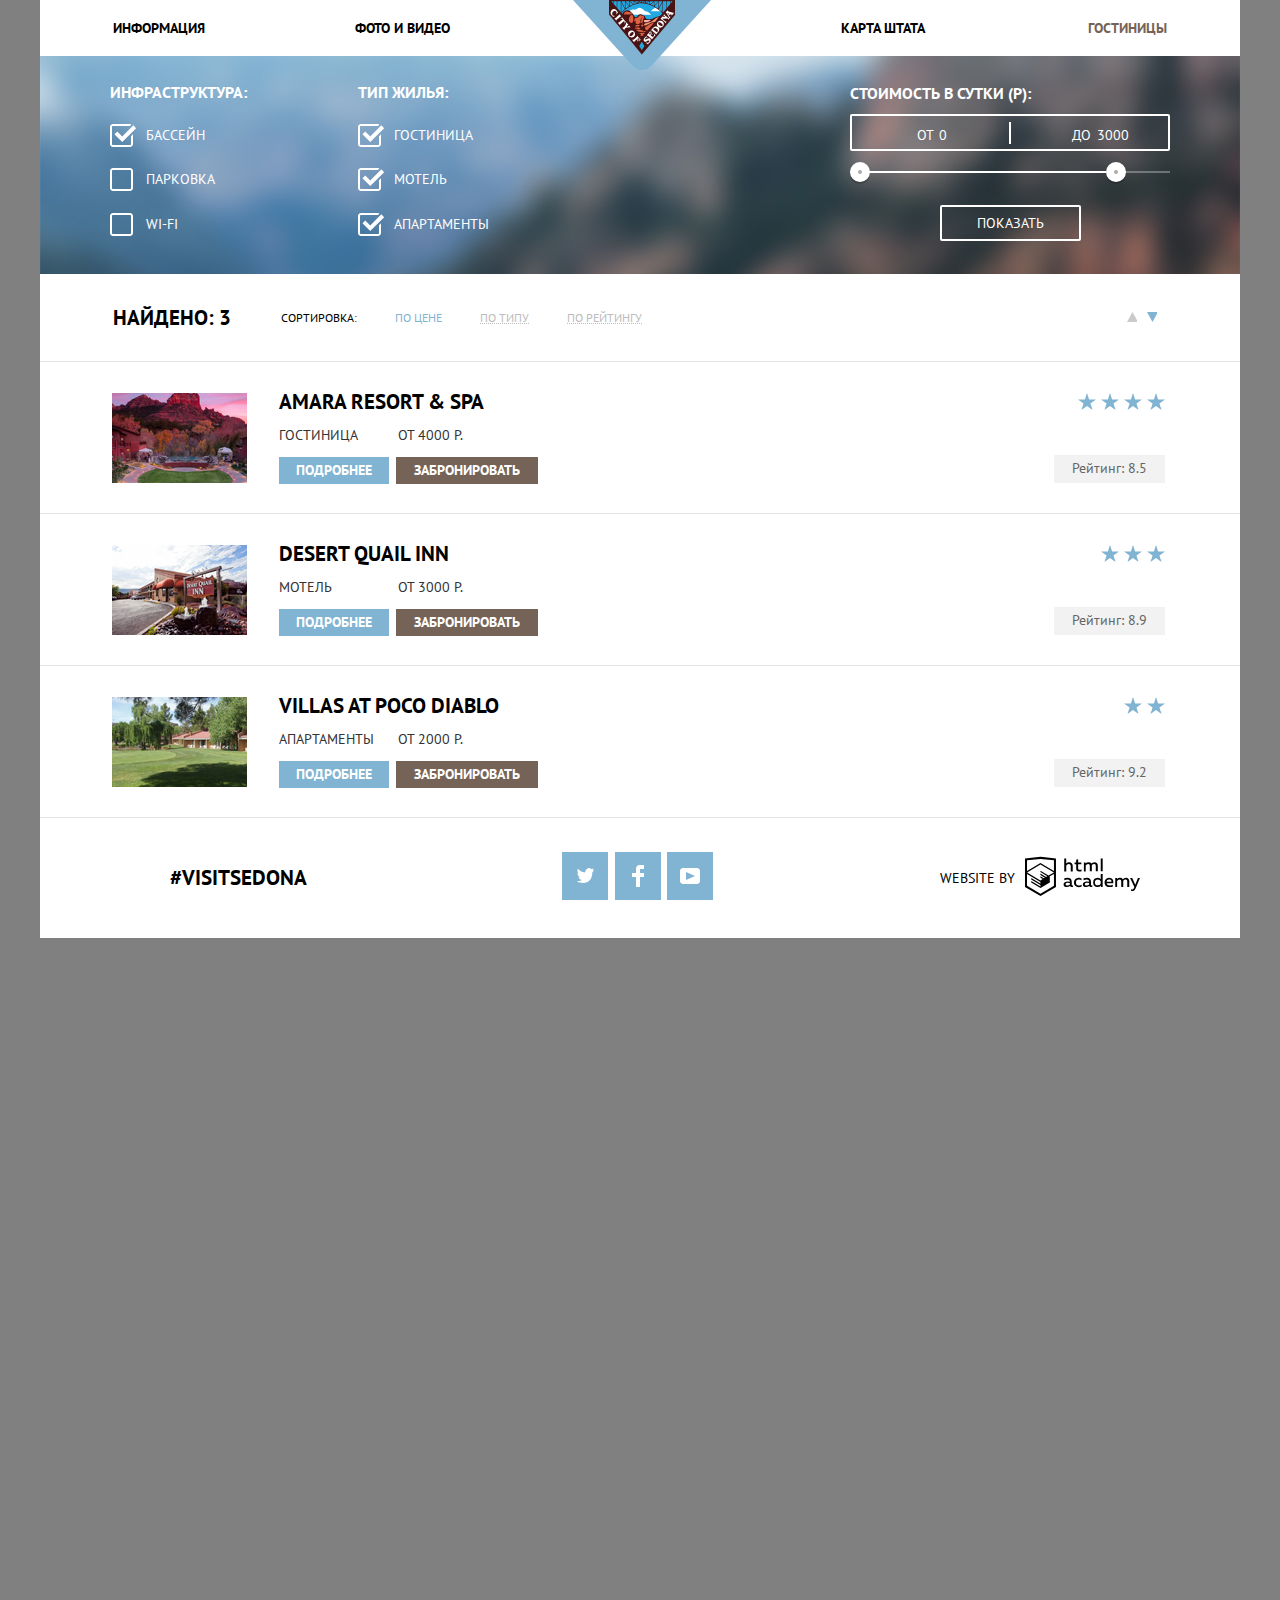
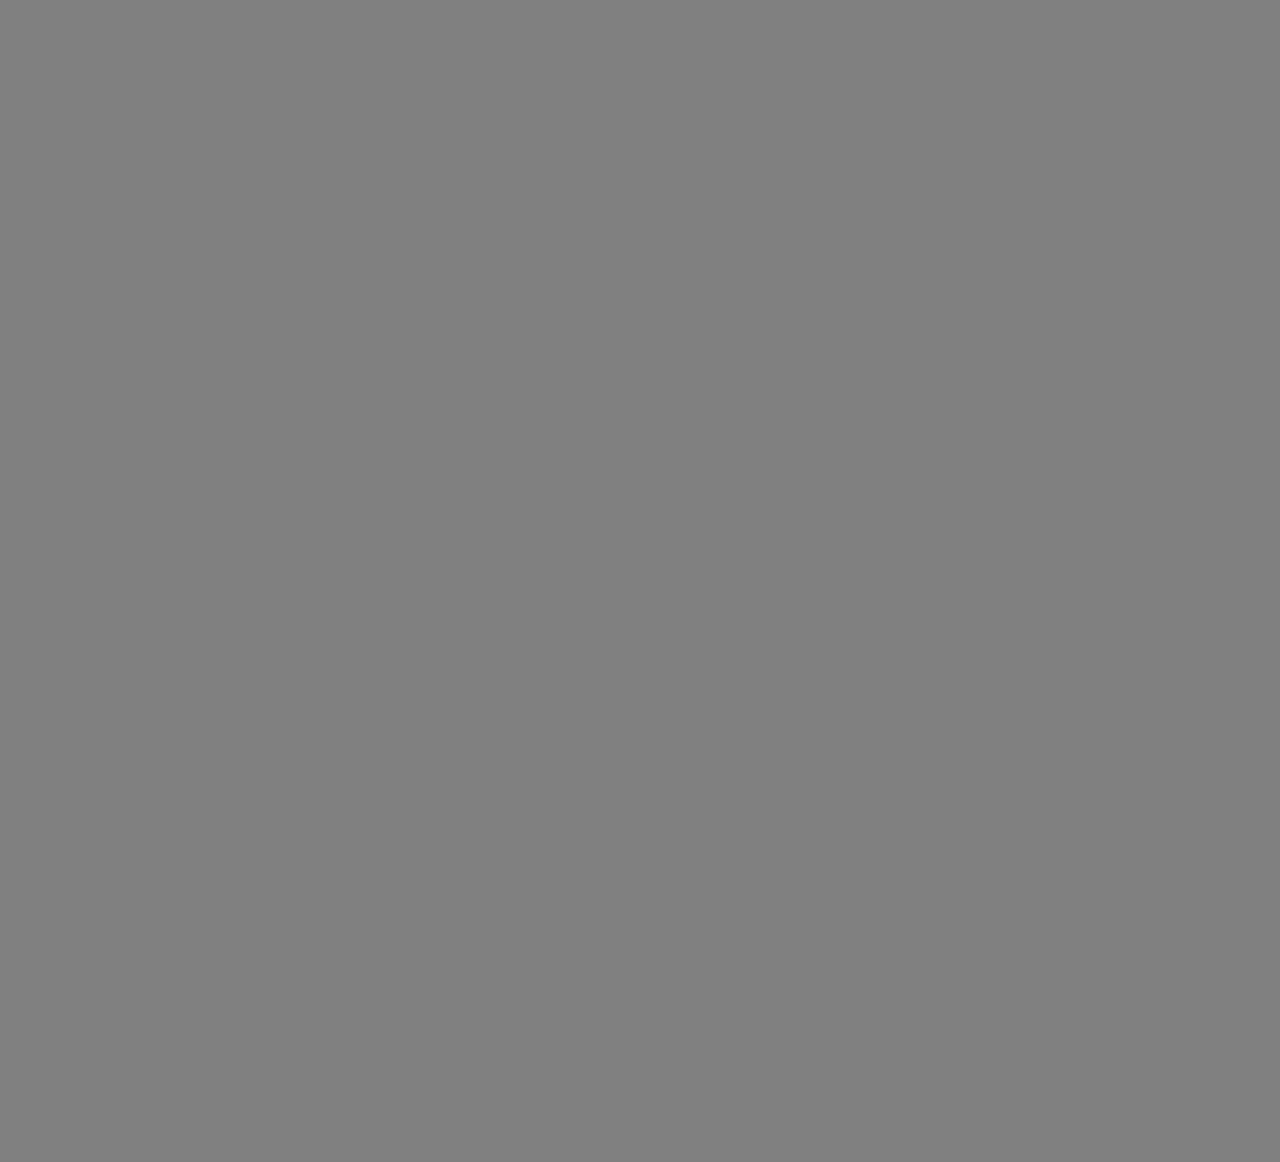
==== commit 2d66f3de: "Личный проект: начинаем оформление декоративных элементов" ====
--- a/hotels.html
+++ b/hotels.html
@@ -33,16 +33,27 @@
             <legend>Инфраструктура:</legend>
           
             <p>
-              <input type="checkbox" name="pool" id="pool" tabindex="1" checked>
-              <label for="pool">Бассейн</label>
+              <label class="check" for="pool">
+              	<input class=" checkbox-input" type="checkbox" name="pool" id="pool" tabindex="1" checked>
+              	<span class="check-box"></span>
+                Бассейн
+              </label>
             </p>
             <p>
-              <input type="checkbox" name="parking" id="parking" tabindex="2">
-              <label for="parking">Парковка</label>
+              
+              <label class="check" for="parking">
+              	  <input class=" checkbox-input" type="checkbox" name="parking" id="parking" tabindex="2">
+              	  <span class="check-box"></span>
+                  Парковка
+              </label>
             </p>
             <p>
-              <input type="checkbox" name="network" id="network" tabindex="3">
-              <label for="network">WI-FI</label>
+              
+              <label class="check" for="network">
+                  <input class=" checkbox-input" type="checkbox" name="network" id="network" tabindex="3">
+                  <span class="check-box"></span>
+                  WI-FI
+              </label>
             </p>
           
         </div>
@@ -50,16 +61,28 @@
           
               <legend>Тип жилья:</legend>
               <p>
-                <input type="checkbox" name="hotel" id="hotel" tabindex="4" checked>
-                <label for="hotel">Гостиница</label>
+                
+                <label class="check" for="hotel">
+                   <input class=" checkbox-input" type="checkbox" name="hotel" id="hotel" tabindex="4" checked>
+                   <span class="check-box"></span>
+                   Гостиница
+               </label>
               </p>
               <p>
-                <input type="checkbox" name="motel" id="motel" tabindex="5" checked>
-                <label for="motel">Мотель</label>
+               
+                <label class="check" for="motel">
+                   <input class=" checkbox-input" type="checkbox" name="motel" id="motel" tabindex="5" checked>
+                   <span class="check-box"></span>
+                   Мотель
+                </label>
               </p>
               <p>
-                <input type="checkbox" name="apparts" id="apparts" tabindex="6"checked>
-                <label for="apparts">Апартаменты</label>
+                
+                <label class="check" for="apparts">
+                   <input class=" checkbox-input" type="checkbox" name="apparts" id="apparts" tabindex="6"checked>
+                   <span class="check-box"></span>
+                   Апартаменты
+                </label>
               </p>
         
         </div>
@@ -88,9 +111,11 @@
           <li><a class="active-sort" href="#">по цене</a></li>
           <li><a href="#">по типу</a></li>
           <li><a href="#">по рейтингу</a></li>
-          <li><a class="poligon" href="#"><svg class="poligon-up"><polygon  points="5.5,0 0,10 11,10 "/></svg></a></li>
-          <li><a class="poligon" href="#"><svg class="poligon-down active"><polygon points="5.5,10 0,0 11,0 "/></a></li>
         </ul>
+        <div class="poligon-up-down">
+          <p><a class="poligon" href="#"><svg class="poligon-up"><polygon  points="5.5,0 0,10 11,10 "/></svg></a></p>
+          <p><a class="poligon" href="#"><svg class="poligon-down active"><polygon points="5.5,10 0,0 11,0 "/></a></p>
+        </div>
       </div> <!-- Закончился блок фильтра -->
       <section class="hotels"> <!-- Начало блока Отелей -->
       <div class="hotel-n">
@@ -108,10 +133,10 @@
          </div>
           <div class="rating-ball">
            <div class="stars">
-             <svg xmlns="http://www.w3.org/2000/svg" width="18" height="17" viewBox="0 0 18 17"><path fill="#81B3D2" d="M9.002 0l2.126 6.494h6.877l-5.564 4.012L14.566 17l-5.564-4.013L3.438 17l2.126-6.494L0 6.494h6.878z"/></svg>
-             <svg xmlns="http://www.w3.org/2000/svg" width="18" height="17" viewBox="0 0 18 17"><path fill="#81B3D2" d="M9.002 0l2.126 6.494h6.877l-5.564 4.012L14.566 17l-5.564-4.013L3.438 17l2.126-6.494L0 6.494h6.878z"/></svg>
-             <svg xmlns="http://www.w3.org/2000/svg" width="18" height="17" viewBox="0 0 18 17"><path fill="#81B3D2" d="M9.002 0l2.126 6.494h6.877l-5.564 4.012L14.566 17l-5.564-4.013L3.438 17l2.126-6.494L0 6.494h6.878z"/></svg>
-             <svg xmlns="http://www.w3.org/2000/svg" width="18" height="17" viewBox="0 0 18 17"><path fill="#81B3D2" d="M9.002 0l2.126 6.494h6.877l-5.564 4.012L14.566 17l-5.564-4.013L3.438 17l2.126-6.494L0 6.494h6.878z"/></svg>
+             <img src="img/star.svg" alt="star">
+             <img src="img/star.svg" alt="star">
+             <img src="img/star.svg" alt="star">
+             <img src="img/star.svg" alt="star">
            </div>
            
            <button class="rating" type="button">Рейтинг: 8.5</button>
@@ -134,9 +159,9 @@
         </div>
         <div class="rating-ball">
            <div class="stars">
-             <svg xmlns="http://www.w3.org/2000/svg" width="18" height="17" viewBox="0 0 18 17"><path fill="#81B3D2" d="M9.002 0l2.126 6.494h6.877l-5.564 4.012L14.566 17l-5.564-4.013L3.438 17l2.126-6.494L0 6.494h6.878z"/></svg>
-             <svg xmlns="http://www.w3.org/2000/svg" width="18" height="17" viewBox="0 0 18 17"><path fill="#81B3D2" d="M9.002 0l2.126 6.494h6.877l-5.564 4.012L14.566 17l-5.564-4.013L3.438 17l2.126-6.494L0 6.494h6.878z"/></svg>
-             <svg xmlns="http://www.w3.org/2000/svg" width="18" height="17" viewBox="0 0 18 17"><path fill="#81B3D2" d="M9.002 0l2.126 6.494h6.877l-5.564 4.012L14.566 17l-5.564-4.013L3.438 17l2.126-6.494L0 6.494h6.878z"/></svg>
+             <img src="img/star.svg" alt="star">
+             <img src="img/star.svg" alt="star">
+             <img src="img/star.svg" alt="star">
            </div>
            <button class="rating" type="button">Рейтинг: 8.9</button>
          </div>
@@ -156,8 +181,8 @@
       </div>
         <div class="rating-ball">
            <div class="stars">
-            <svg xmlns="http://www.w3.org/2000/svg" width="18" height="17" viewBox="0 0 18 17"><path fill="#81B3D2" d="M9.002 0l2.126 6.494h6.877l-5.564 4.012L14.566 17l-5.564-4.013L3.438 17l2.126-6.494L0 6.494h6.878z"/></svg>
-            <svg xmlns="http://www.w3.org/2000/svg" width="18" height="17" viewBox="0 0 18 17"><path fill="#81B3D2" d="M9.002 0l2.126 6.494h6.877l-5.564 4.012L14.566 17l-5.564-4.013L3.438 17l2.126-6.494L0 6.494h6.878z"/></svg>
+            <img src="img/star.svg" alt="star">
+            <img src="img/star.svg" alt="star">
            </div>
         <button class="rating" type="button">Рейтинг: 9.2</button>
        </div>
--- a/css/style.css
+++ b/css/style.css
@@ -13,9 +13,9 @@
 .content{
   width: 1200px;
   background-color: #ffffff;
-  margin-left: 40px;
- /* margin-left: auto;
-  margin-right: auto;*/
+  /*margin-left: 40px;*/
+ margin-left: auto;
+  margin-right: auto;
 }
 .visually-hidden{
   display: none;
@@ -349,7 +349,7 @@
 .main-content{
   width: 1200px;
   margin-right: auto;
-  margin-left: 40px;
+  margin-left: auto;
   background-color: #ffffff;
 }
 .form-filter{
@@ -369,6 +369,7 @@
   font: inherit;
   font-size: inherit;
   line-height: inherit;
+  
   display: flex;
   flex-wrap: wrap;
   flex-direction: column;
@@ -392,11 +393,48 @@
   flex-direction: row;
   justify-content: flex-start;
   align-items: center;
+  position: relative;
 
 }
 .infrostucture label{
-  margin-left: 18px;
-}
+  
+}
+.check{
+  padding-left: 36px;
+
+}
+
+.checkbox-input{
+  position: absolute;
+  -webkit-appearance: none;
+  -moz-appearance: none;
+  appearance: none;
+}
+.check-box{
+  position: absolute;
+  width: 27px;
+  height: 23px;
+  background-image: url("../img/checkbox-off.svg");
+  background-repeat: no-repeat;
+  margin-top: -3px;
+  margin-left: -36px;
+}
+.checkbox-input:checked + .check-box{
+  background-image: url("../img/checkbox-on.svg");
+}
+.checkbox-input:focus + .check-box{
+  background-image: url("../img/checkbox-off.svg");
+}
+.checkbox-input:checked:focus + .check-box{
+  background-image: url("../img/checkbox-on.svg");
+}
+.checkbox-input:disabled + .check-box{
+  background-image: url("../img/checkbox-disabled.svg");
+}
+.checkbox-input:checked:disabled + .check-box{
+  background-image: url("../img/checkbox-disabled-on.svg");
+}
+
 .type-hotel{
   font: inherit;
   font-size: inherit;
@@ -417,7 +455,7 @@
 
 }
 .type-hotel label{
-  margin-left: 18px;
+  vertical-align: 
 }
 
 .filter-range {
@@ -606,9 +644,27 @@
   padding: 0;
 }
 
-.sort-type li:nth-child(4),
+.sort-type li{
+  position: relative;
+  margin-left: 38px;
+}
+.poligon-up-down {
+  display: flex;
+  flex-direction: row;
+  flex-wrap: wrap;
+  justify-content: flex-start;
+  align-items: center;
+  padding: 0;
+  margin-left: auto;
+}
+
+  .poligon-up-down p{
+  margin-right: 10px;
+
+}
 .sort-type li:nth-child(5){
-  align-self: flex-end;
+  margin-left: 0;
+  
 }
 
 .hotels{
@@ -621,7 +677,7 @@
   display: flex;
   flex-wrap: wrap;
   flex-direction: row;
-  justify-content: space-between;
+  justify-content: flex-start;
   align-items: center;
   border-bottom: 1px solid #e5e5e5;
 }
@@ -643,7 +699,7 @@
   justify-content: space-between;
   align-items: flex-start;
   
-  margin-right: 455px;
+  margin-left: 32px;
   padding-top: 0;
   padding-bottom: 0;
 }
@@ -651,12 +707,11 @@
   width: 184px;
   display: flex;
   flex-direction: row;
-  justify-content: space-between;
-  
-  
+  justify-content: space-between; 
 }
 .hotels h3{
   margin: 0;
+  margin-top: -3px;
 }
 .hotels p{
   color: #333333;
@@ -664,8 +719,6 @@
   text-align: left;
   margin: 0;
 }
-
-
 
 .more{
   width: 110px;
@@ -692,7 +745,6 @@
   height: 27px;
   background-color: #766357;
   line-height: 21px;
-  
 }
 .book:hover{
   background-color: #604E43;
@@ -702,9 +754,12 @@
   background-color: rgba(80, 62, 51, 100);
 }
 .rating-ball{
-  display: flex;
-  flex-direction: column;
-  justify-content: space-around;
+  position: relative;
+  left: 480px;
+  height: 90px;
+  display: flex;
+  flex-direction: column;
+  justify-content: space-between;
   align-items: flex-end;
   margin-right: 73px;
 }
@@ -712,7 +767,11 @@
   display: flex;
   flex-direction: row;
   justify-content: flex-end;
-  
+}
+.stars img{
+  width: 18px;
+  height: 17px;
+  margin-left: 5px;
 }
 .rating{
   width: 111px;
@@ -753,6 +812,7 @@
   width: 568px;
   height: 86px;
   font-size: 21px;
+  font-weight: bold;
   line-height: 26px;
   color: #ffffff;
   background-color: #766357;
@@ -799,7 +859,8 @@
 .search-hotel label{
   font: inherit;
   font-size: 14px;
-  font-weight: normal;
+  line-height: 26px;
+  font-weight: bold;
   text-transform: inherit;
   margin-left: 0;
   margin-right: 20px;
@@ -810,7 +871,7 @@
   min-height: 37px;
   font: inherit;
   font-size: 14px;
-  font-weight: normal;
+  font-weight: bold;
   text-transform: inherit;
   background-color: #f2f2f2;
   padding-left: 13px;
@@ -1036,7 +1097,7 @@
   align-items: center;
   margin-top: 0;
   margin-right: auto;
-  margin-left: 40px;
+  margin-left: auto;
 
 }
 .hash{
@@ -1120,7 +1181,7 @@
   opacity: 0.3;
   border: 1px;
   border-color: red;
-  margin-left: auto;
+  margin-left: 40;
   margin-right: auto;
 }
-
+*/
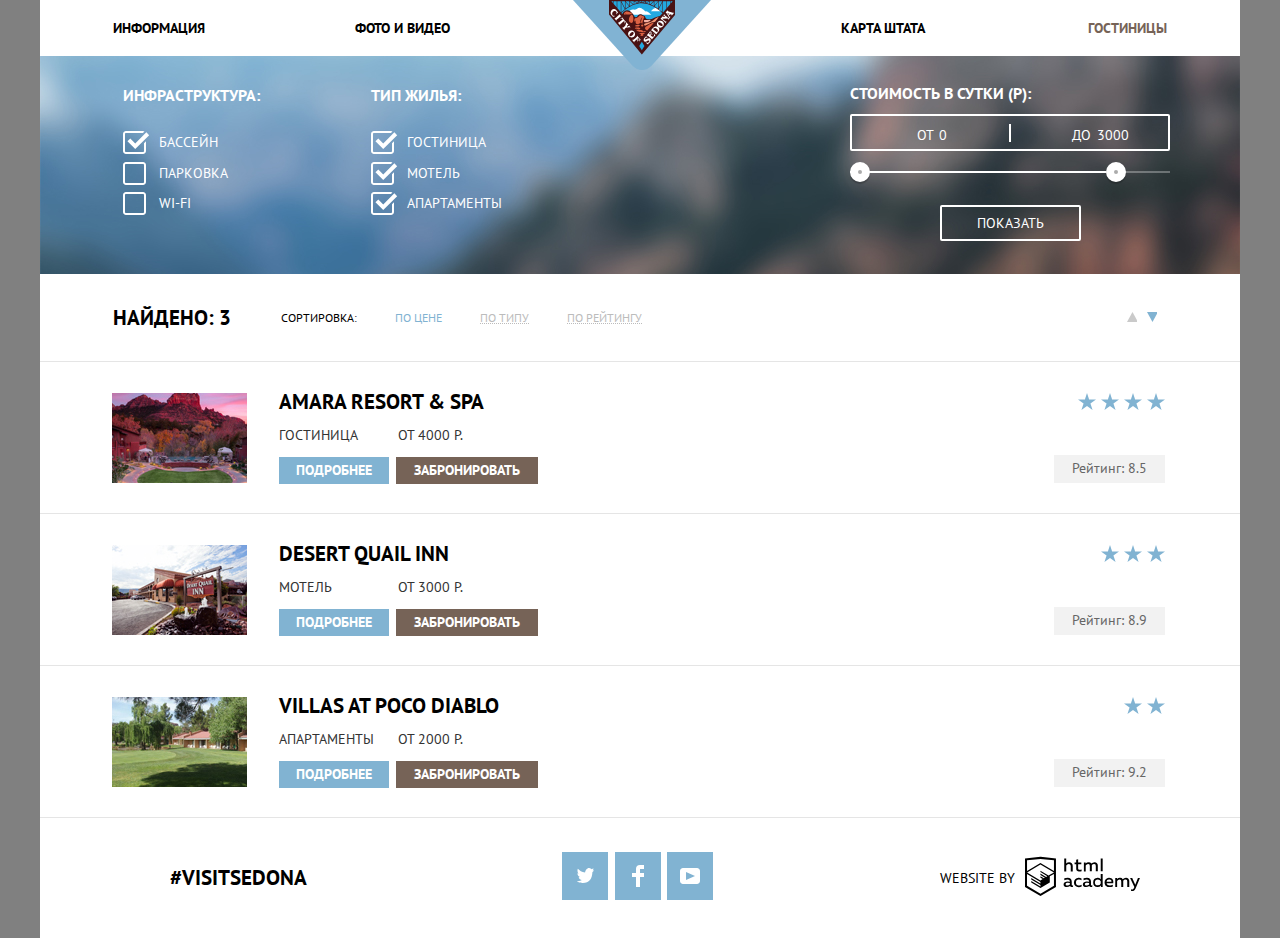
==== commit 6b0cf067: "Защита личного проекта «Седона»" ====
--- a/hotels.html
+++ b/hotels.html
@@ -6,7 +6,6 @@
     <link href="https://fonts.googleapis.com/css?family=PT+Sans:400,400i,700,700i&display=swap&subset=cyrillic" rel="stylesheet">
     <link href="css/style.css" rel="stylesheet">
     <link href="css/normalize.css" rel="stylesheet">
-    <link href="css/outline.css" rel="stylesheet">
   </head>
   <body>
     <div class="content">
@@ -30,6 +29,7 @@
       <!-- тут будет форма поиска -->
       <form class="form-filter" action="https://echo.htmlacademy.ru" method="post">
         <div class="infrostucture">
+        	<fieldset>
             <legend>Инфраструктура:</legend>
           
             <p>
@@ -55,10 +55,10 @@
                   WI-FI
               </label>
             </p>
-          
+           </fieldset>
         </div>
         <div class="type-hotel">
-          
+          <fieldset>
               <legend>Тип жилья:</legend>
               <p>
                 
@@ -79,12 +79,12 @@
               <p>
                 
                 <label class="check" for="apparts">
-                   <input class=" checkbox-input" type="checkbox" name="apparts" id="apparts" tabindex="6"checked>
+                   <input class=" checkbox-input" type="checkbox" name="apparts" id="apparts" tabindex="6" checked>
                    <span class="check-box"></span>
                    Апартаменты
                 </label>
               </p>
-        
+            </fieldset>
         </div>
         <div class="filter-range">
           <div class="filter-range-title">Стоимость в сутки (р):</div>
@@ -112,9 +112,9 @@
           <li><a href="#">по типу</a></li>
           <li><a href="#">по рейтингу</a></li>
         </ul>
-        <div class="poligon-up-down">
+        <div class="sort-poligon">
           <p><a class="poligon" href="#"><svg class="poligon-up"><polygon  points="5.5,0 0,10 11,10 "/></svg></a></p>
-          <p><a class="poligon" href="#"><svg class="poligon-down active"><polygon points="5.5,10 0,0 11,0 "/></a></p>
+          <p><a class="poligon" href="#"><svg class="poligon-down active"><polygon points="5.5,10 0,0 11,0 "/></svg></a></p>
         </div>
       </div> <!-- Закончился блок фильтра -->
       <section class="hotels"> <!-- Начало блока Отелей -->
@@ -213,6 +213,5 @@
       </div>
      </div>
     </footer> <!--footer end-->
-   </div>
   </body>
 </html>
--- a/css/style.css
+++ b/css/style.css
@@ -7,7 +7,7 @@
   border: 0;
   text-transform: uppercase;
   min-width: 1200px;
-  min-height: 2762px;
+  /*min-height: 2762px;*/
 }
 
 .content{
@@ -46,6 +46,7 @@
   margin-top: 0;
   background-color: #ffffff;
   display: flex;
+  flex-wrap: wrap;
   flex-direction: column;
   justify-content: space-around;
   
@@ -56,6 +57,7 @@
   flex-direction: row;
   justify-content: space-between;
   align-items: center;
+  flex-wrap: wrap;
 }
 .site-navigation{
 list-style: none;
@@ -300,16 +302,11 @@
   line-height: 21px;
   color: #ffffff;
 }
-/*
-.all-advantage{
-  display: flex;
-  flex-direction: row;
-  min-height: 256px;
-  background-color: #eeeeee;
-}*/
+
 .advantage-text{
   width: 400px;
   height: 255px;
+  background-color: #eeeeee;
   display: flex;
   flex-direction: column;
   justify-content: space-around;
@@ -378,6 +375,9 @@
   margin-bottom: 12px;
   color: #ffffff;
 
+}
+.form-filter fieldset{
+  border: 0;
 }
 .infrostucture legend,
 .type-hotel legend{
@@ -496,7 +496,7 @@
   left: 50%;
 
   width: 2px;
-  height: 22px;
+  height: 18px;
 
   background: #ffffff;
   transform: translate(-50%, -50%);
@@ -530,7 +530,18 @@
   background: none;
   border: none;
 }
-
+.price-controls input[type="text"]:hover{
+  background: none;
+  border: none;
+}
+.price-controls input[type="text"]:focus{
+  background: none;
+  border: none;
+}
+.price-controls input[type="text"]:active{
+  background: none;
+  border: none;
+}
 .range-controls {
   position: relative;
 
@@ -572,21 +583,17 @@
 .range-toggle-min {
   left: 0;
 }
-
 .range-toggle-max {
   left: 80%;
 }
-
 .btn-transparent {
   display: block;
   margin: 0 auto;
   padding: 6px 35px;
-
   font-size: 14px;
   line-height: 20px;
   color: #ffffff;
   text-transform: uppercase;
-
   background: transparent;
   border: 2px solid #ffffff;
   border-radius: 2px;
@@ -616,7 +623,6 @@
   display: flex;
   flex-wrap: wrap;
   flex-direction: row;
-  
   align-items: center;
   border-bottom: 1px solid #e5e5e5;
   padding-right: 73px;
@@ -631,11 +637,9 @@
 }
 .sorter p{
   font-size: 12px;
-  line-height: 18px;
-  
+  line-height: 18px; 
 }
 .sorter ul{
-  
   display: flex;
   flex-direction: row;
   flex-wrap: wrap;
@@ -643,12 +647,11 @@
   align-items: center;
   padding: 0;
 }
-
 .sort-type li{
   position: relative;
   margin-left: 38px;
 }
-.poligon-up-down {
+.sort-poligon {
   display: flex;
   flex-direction: row;
   flex-wrap: wrap;
@@ -657,16 +660,12 @@
   padding: 0;
   margin-left: auto;
 }
-
-  .poligon-up-down p{
+  .sort-poligon p{
   margin-right: 10px;
-
 }
 .sort-type li:nth-child(5){
-  margin-left: 0;
-  
-}
-
+  margin-left: 0; 
+}
 .hotels{
   display: flex;
   flex-wrap: wrap;
@@ -686,19 +685,14 @@
   height: 90px;
   margin-left: 72px;
 }
-
-
-
 .hotel-info{
   width: 295px;
   height: 92px;
   display: flex;
-  
   flex-wrap: wrap;
   flex-direction: column;
   justify-content: space-between;
   align-items: flex-start;
-  
   margin-left: 32px;
   padding-top: 0;
   padding-bottom: 0;
@@ -719,7 +713,6 @@
   text-align: left;
   margin: 0;
 }
-
 .more{
   width: 110px;
   height: 27px;
@@ -738,7 +731,7 @@
 }
 .more:active{
   color: rgba(255, 255, 255, 0.3); 
-  background-color: rgba(84, 150, 189, 100);
+  background-color: rgba(84, 150, 189, 1);
 }
 .book{
   width: 142px;
@@ -751,7 +744,7 @@
 }
 .book:active{
   color: rgba(255, 255, 255, 0.3); 
-  background-color: rgba(80, 62, 51, 100);
+  background-color: rgba(80, 62, 51, 1);
 }
 .rating-ball{
   position: relative;
@@ -831,6 +824,11 @@
   color: rgba(255, 255, 255, 0.3);
   background-color: #503e33;
 }
+
+.modal-show {
+  display: block;
+}
+
 .search-form{
   position: absolute;
   width: 568px;
@@ -936,23 +934,23 @@
 
 }
 
-.minus p{
+.minus {
   margin: 0;
   font-size: 32px;
   color: #cacaca;
 
 }
-.plus p{
+.plus{
   margin: 0;
   font-size: 32px;
   color: #cacaca;
 }
-.minus p:hover,
-.plus p:hover{
+.minus:hover,
+.plus:hover{
   color: #000000;
 }
-.minus p:active,
-.plus p:active{
+.minus:active,
+.plus:active{
   color: #81b3d2;
 }
 
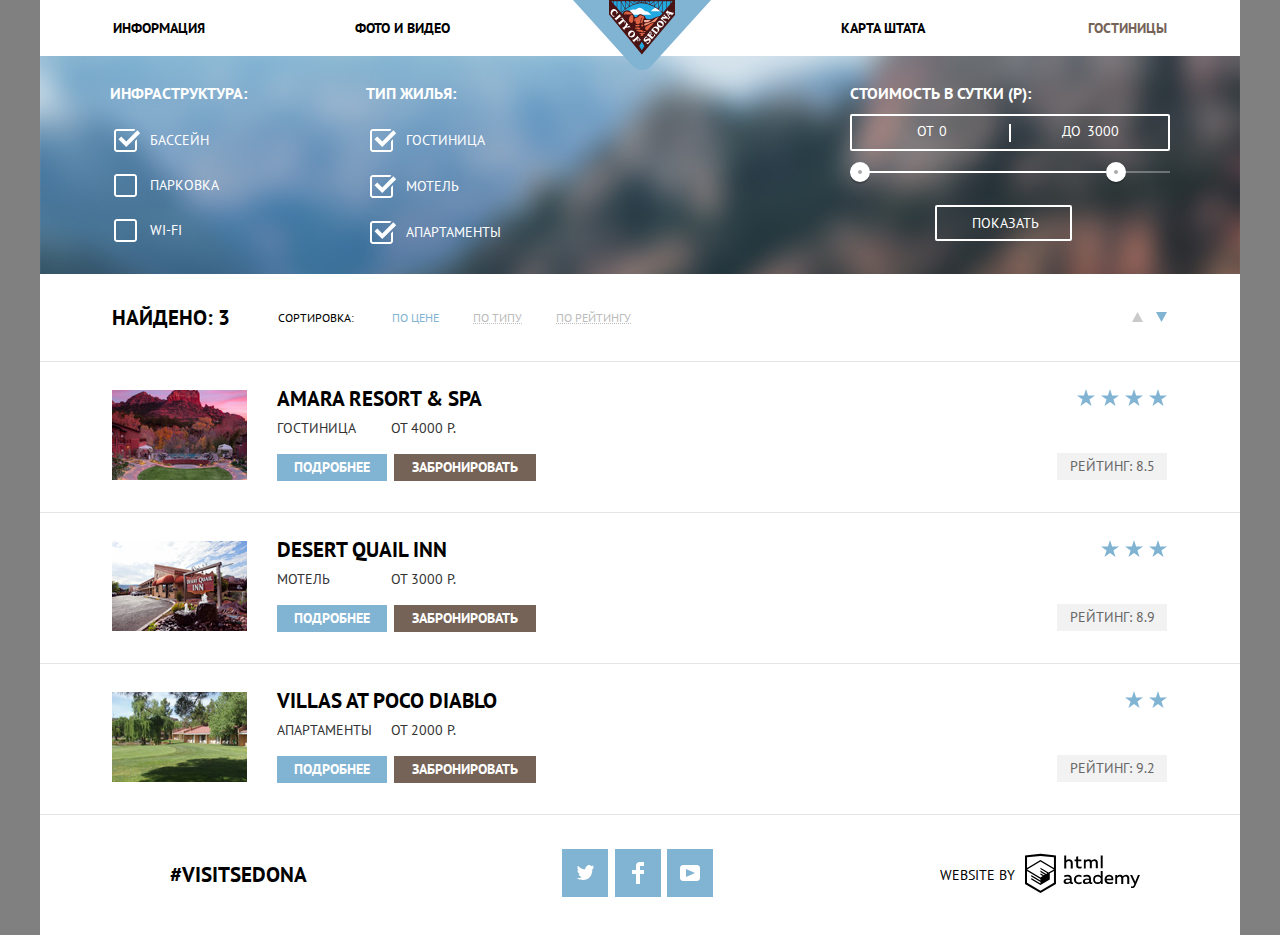
==== commit 0ca7c4a6: "Личный проект: завершаем вёрстку" ====
--- a/hotels.html
+++ b/hotels.html
@@ -28,8 +28,8 @@
       
       <!-- тут будет форма поиска -->
       <form class="form-filter" action="https://echo.htmlacademy.ru" method="post">
-        <div class="infrostucture">
-        	<fieldset>
+        
+        	<fieldset class="infrostucture">
             <legend>Инфраструктура:</legend>
           
             <p>
@@ -56,12 +56,11 @@
               </label>
             </p>
            </fieldset>
-        </div>
-        <div class="type-hotel">
-          <fieldset>
+        
+        
+          <fieldset class="type-hotel">
               <legend>Тип жилья:</legend>
               <p>
-                
                 <label class="check" for="hotel">
                    <input class=" checkbox-input" type="checkbox" name="hotel" id="hotel" tabindex="4" checked>
                    <span class="check-box"></span>
@@ -85,7 +84,7 @@
                 </label>
               </p>
             </fieldset>
-        </div>
+        
         <div class="filter-range">
           <div class="filter-range-title">Стоимость в сутки (р):</div>
             <div class="price-controls">
--- a/css/style.css
+++ b/css/style.css
@@ -133,7 +133,7 @@
   background-repeat: no-repeat; 
  
 }
-.welcome{
+img.welcome{
   width: 458px;
   height: 352px;
 }
@@ -224,6 +224,10 @@
   color: #ffffff;
   margin: 0;
 }
+.real-city img{
+  width: 800px;
+  height: 260px;
+}
 .recomendation{
   width: 399px;
   height: 300px;
@@ -273,6 +277,10 @@
   text-align: center;
   margin-top: 0;
   margin-bottom: 85px;
+}
+.devil-bridge img{
+  width: 800px;
+  height: 260px;
 }
 .devil-bridge-text h3{
   display: block;
@@ -362,22 +370,28 @@
   
 }
 .infrostucture{
- 
+  min-height: 159px;
   font: inherit;
   font-size: inherit;
   line-height: inherit;
   
-  display: flex;
-  flex-wrap: wrap;
-  flex-direction: column;
-  justify-content: space-between;
+  margin-top: 5px;
   margin-left: 70px;
   margin-bottom: 12px;
   color: #ffffff;
 
+  
 }
 .form-filter fieldset{
+  height: 159px;
   border: 0;
+  padding: 0;
+  margin-top: 3px;
+
+  display: flex;
+  flex-wrap: wrap;
+  flex-direction: column;
+  justify-content: space-between;
 }
 .infrostucture legend,
 .type-hotel legend{
@@ -385,27 +399,39 @@
   line-height: 21px;
   
   font-weight: bold;
-  margin-top: 10px;
-  margin-bottom: 10px;
-}
-.infrostucture p{
+  margin-top: 0;
+  margin-bottom: 8px;
+  padding-top: 2px;
+}
+.type-hotel legend{
+  margin-left: 5px;
+}
+.infrostucture p,
+.type-hotel p{
   display: flex;
   flex-direction: row;
   justify-content: flex-start;
   align-items: center;
   position: relative;
-
-}
-.infrostucture label{
-  
-}
+  margin-top: 20px;
+  margin-bottom: 0;
+
+}
+.infrostucture p:first-child{
+  margin-top: 18px;
+}
+.infrostucture p:last-child{
+  margin-bottom: 2px;
+}
+
 .check{
-  padding-left: 36px;
+  padding-left: 40px;
 
 }
 
 .checkbox-input{
   position: absolute;
+  opacity: 0;
   -webkit-appearance: none;
   -moz-appearance: none;
   appearance: none;
@@ -439,11 +465,8 @@
   font: inherit;
   font-size: inherit;
   line-height: inherit;
-  display: flex;
-  flex-wrap: wrap;
-  flex-direction: column;
-  justify-content: space-between;
-  margin-right: 250px;
+  
+  margin-right: 240px;
   margin-bottom: 12px;
   color: #ffffff;
 }
@@ -455,8 +478,9 @@
 
 }
 .type-hotel label{
-  vertical-align: 
-}
+  padding-left: 45px; 
+}
+
 
 .filter-range {
   width: 320px;
@@ -506,7 +530,7 @@
   display: inline-block;
 
   font-size: 14px;
-  line-height: 38px;
+  line-height: 21px;
   vertical-align: top;
 
   cursor: pointer;
@@ -515,13 +539,17 @@
 .price-controls .min-price,
 .price-controls .max-price {
   width: 90px;
+  padding-top: 5px;
   padding-left: 65px;
-  padding-bottom: 10px;
+  padding-bottom: 12px;
+}
+.price-controls .max-price{
+  padding-left: 55px;
 }
 
 .price-controls input {
   width: 50px;
-  height: 30px;
+  height: 16px;
   margin: 0;
 
   color: inherit;
@@ -587,11 +615,14 @@
   left: 80%;
 }
 .btn-transparent {
+  width: 137px;
+  height: 36px;
   display: block;
   margin: 0 auto;
+  margin-left: 85px;
   padding: 6px 35px;
   font-size: 14px;
-  line-height: 20px;
+  line-height: 21px;
   color: #ffffff;
   text-transform: uppercase;
   background: transparent;
@@ -632,8 +663,8 @@
   font-size: 21px;
   line-height: 26px;
   font-weight: bold;
-  margin-left: 73px;
-  margin-right: 50px;
+  margin-left: 72px;
+  margin-right: 48px;
 }
 .sorter p{
   font-size: 12px;
@@ -651,6 +682,12 @@
   position: relative;
   margin-left: 38px;
 }
+.sort-type li:nth-child(2){
+  margin-left: 34px;
+}
+.sort-type li:nth-child(3){
+  margin-left: 34px;
+}
 .sort-poligon {
   display: flex;
   flex-direction: row;
@@ -661,29 +698,31 @@
   margin-left: auto;
 }
   .sort-poligon p{
-  margin-right: 10px;
-}
-.sort-type li:nth-child(5){
-  margin-left: 0; 
-}
+  margin-right: 0;
+  margin-left: 13px;
+}
+
+
 .hotels{
   display: flex;
   flex-wrap: wrap;
   flex-direction: column;
 }
 .hotel-n{
-  min-height: 151px;
+  min-height: 150px;
   display: flex;
   flex-wrap: wrap;
   flex-direction: row;
   justify-content: flex-start;
   align-items: center;
   border-bottom: 1px solid #e5e5e5;
+
 }
 .hotel-n img{
   width: 135px;
   height: 90px;
   margin-left: 72px;
+  margin-bottom: 5px;
 }
 .hotel-info{
   width: 295px;
@@ -693,7 +732,8 @@
   flex-direction: column;
   justify-content: space-between;
   align-items: flex-start;
-  margin-left: 32px;
+  margin-left: 30px;
+  margin-bottom: 5px;
   padding-top: 0;
   padding-bottom: 0;
 }
@@ -702,8 +742,10 @@
   display: flex;
   flex-direction: row;
   justify-content: space-between; 
+  margin-top: -8px;
 }
 .hotels h3{
+  width: 250px; 
   margin: 0;
   margin-top: -3px;
 }
@@ -712,6 +754,9 @@
   line-height: 21px;
   text-align: left;
   margin: 0;
+}
+.hotels p:last-child{
+  margin-right: 5px;
 }
 .more{
   width: 110px;
@@ -748,30 +793,33 @@
 }
 .rating-ball{
   position: relative;
-  left: 480px;
+  left: 485px;
   height: 90px;
   display: flex;
   flex-direction: column;
   justify-content: space-between;
   align-items: flex-end;
-  margin-right: 73px;
+  margin-right: 74px;
+  margin-bottom: 5px;
 }
 .stars {
   display: flex;
   flex-direction: row;
   justify-content: flex-end;
+  margin-top: -1px;
 }
 .stars img{
   width: 18px;
   height: 17px;
-  margin-left: 5px;
+  margin-left: 6px;
 }
 .rating{
-  width: 111px;
-  height: 28px;
+  width: 110px;
+  height: 27px;
   border: 0;
   font-size: 14px;
   line-height: 21px;
+  text-transform: uppercase;
   color: #666666;
   background-color: #f2f2f2;
 }
@@ -812,7 +860,7 @@
   text-transform: uppercase;
   text-align: center;
   padding-top: 0;
-  
+  margin-bottom: 0;
   padding-bottom: 0;
   
   border: 0;
@@ -1064,7 +1112,7 @@
   text-decoration: none;
 }
 .poligon svg{
-  width: 10px;
+  width: 11px;
   height: 10px;
   fill: #cacaca;
 }
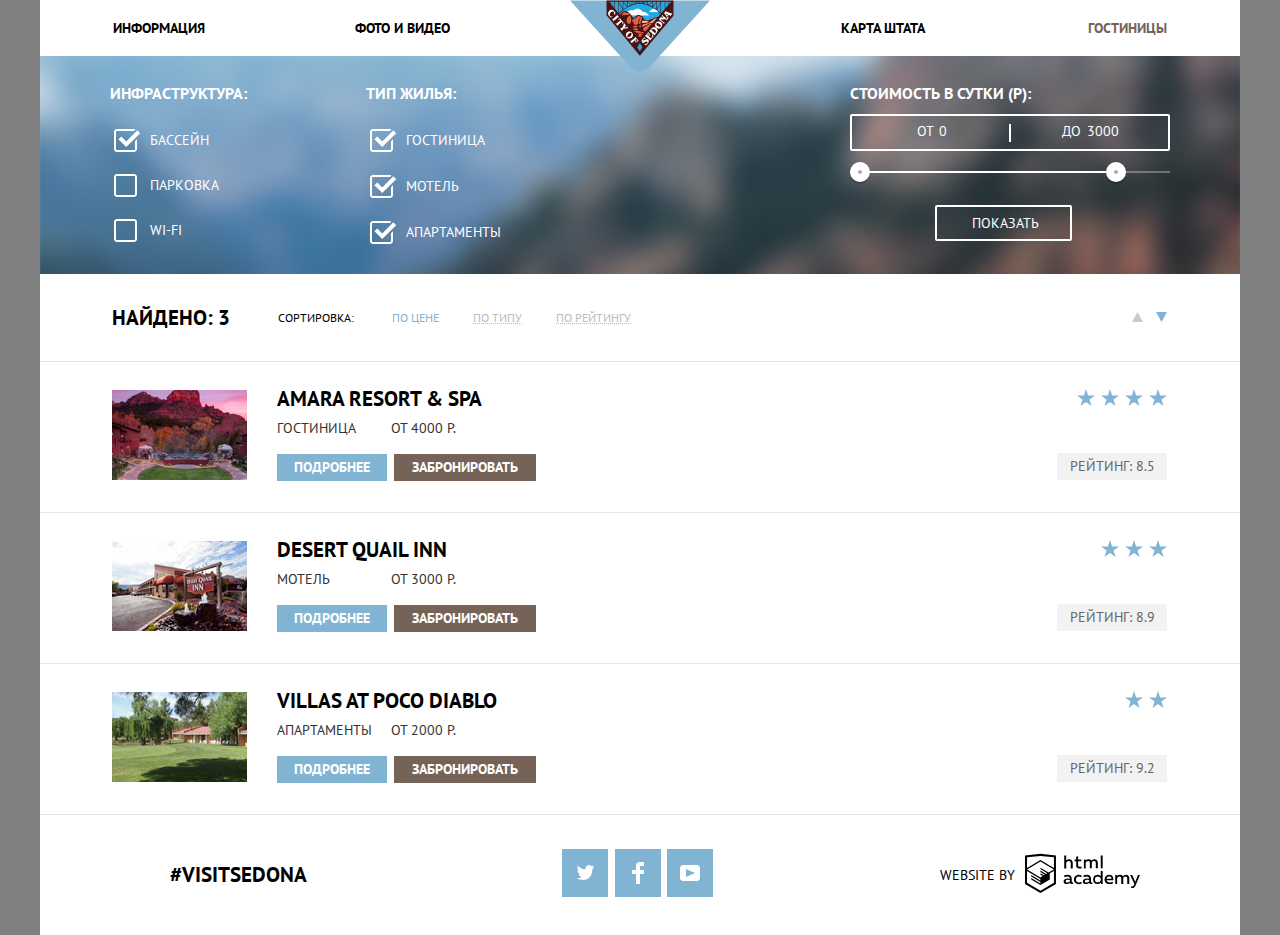
==== commit 0d0e3b97: "Защита личного проекта «Седона»" ====
--- a/hotels.html
+++ b/hotels.html
@@ -12,7 +12,7 @@
       <!--Header-->
       <header class="main-header">
         <div class="logo">
-          <a href="index.html"> <img class="main-header-logo" src="img/logo-sedona.svg" alt="Логотип Седона"></a>
+          <a href="index.html"> <img class="main-header-logo" src="img/logo-sedona.svg" width="140px" height="72px" alt="Логотип Седона"></a>
         </div>  <!-- логотип-ссылка -->
         <nav class="main-navigation"> <!-- навигация -->
             <ul class="site-navigation links">
@@ -118,7 +118,7 @@
       </div> <!-- Закончился блок фильтра -->
       <section class="hotels"> <!-- Начало блока Отелей -->
       <div class="hotel-n">
-        <img src="img/photo-amara.jpg" alt="Фото Amara resort">
+        <img src="img/photo-amara.jpg" width="135px" height="90px" alt="Фото Amara resort">
         <div class="hotel-info">
            <h3><a class="hotel-name" href="#"> Amara resort & spa</a></h3>
            <div class="cost-text">
@@ -132,10 +132,10 @@
          </div>
           <div class="rating-ball">
            <div class="stars">
-             <img src="img/star.svg" alt="star">
-             <img src="img/star.svg" alt="star">
-             <img src="img/star.svg" alt="star">
-             <img src="img/star.svg" alt="star">
+             <img src="img/star.svg" width="18px" height="17px" alt="star">
+             <img src="img/star.svg" width="18px" height="17px" alt="star">
+             <img src="img/star.svg" width="18px" height="17px" alt="star">
+             <img src="img/star.svg" width="18px" height="17px" alt="star">
            </div>
            
            <button class="rating" type="button">Рейтинг: 8.5</button>
@@ -144,7 +144,7 @@
         </div>
       
       <div class="hotel-n">
-        <img src="img/photo-desert.jpg" alt="Фото Desert Quail Innt">
+        <img src="img/photo-desert.jpg" width="135px" height="90px" alt="Фото Desert Quail Innt">
         <div class="hotel-info">
            <h3><a class="hotel-name" href="#">Desert Quail Inn</a></h3>
            <div class="cost-text">
@@ -158,15 +158,15 @@
         </div>
         <div class="rating-ball">
            <div class="stars">
-             <img src="img/star.svg" alt="star">
-             <img src="img/star.svg" alt="star">
-             <img src="img/star.svg" alt="star">
+             <img src="img/star.svg" width="18px" height="17px" alt="star">
+             <img src="img/star.svg" width="18px" height="17px" alt="star">
+             <img src="img/star.svg" width="18px" height="17px" alt="star">
            </div>
            <button class="rating" type="button">Рейтинг: 8.9</button>
          </div>
       </div>
       <div class="hotel-n">
-        <img src="img/photo-villas.jpg" alt="Фото Villas at Poco Diablo">
+        <img src="img/photo-villas.jpg" width="135px" height="90px" alt="Фото Villas at Poco Diablo">
         <div class="hotel-info">
         <h3><a class="hotel-name" href="#">Villas at Poco Diablo</a></h3>
         <div class="cost-text">
@@ -180,8 +180,8 @@
       </div>
         <div class="rating-ball">
            <div class="stars">
-            <img src="img/star.svg" alt="star">
-            <img src="img/star.svg" alt="star">
+            <img src="img/star.svg" width="18px" height="17px" alt="star">
+            <img src="img/star.svg" width="18px" height="17px" alt="star">
            </div>
         <button class="rating" type="button">Рейтинг: 9.2</button>
        </div>
--- a/css/style.css
+++ b/css/style.css
@@ -7,14 +7,13 @@
   border: 0;
   text-transform: uppercase;
   min-width: 1200px;
-  /*min-height: 2762px;*/
+  
 }
 
 .content{
   width: 1200px;
   background-color: #ffffff;
-  /*margin-left: 40px;*/
- margin-left: auto;
+  margin-left: auto;
   margin-right: auto;
 }
 .visually-hidden{
@@ -24,40 +23,69 @@
   background-color: #ffffff;
   margin-bottom: 0;
   width: 1200px;
-  display: flex;
-  flex-direction: column;
-  align-items: center;
+  position: relative;
+  display: -webkit-box;
+  display: -ms-flexbox;
+  display: flex;
+  -webkit-box-orient: vertical;
+  -webkit-box-direction: normal;
+      -ms-flex-direction: column;
+          flex-direction: column;
+  -webkit-box-align: center;
+      -ms-flex-align: center;
+          align-items: center;
   min-height: 56px;
 }
-.main-header-logo{
+/*.main-header-logo{
   width: 140px;
-  height: 70px;
-}
+  height: 72px;
+}*/
 .logo{
-  width: 136px;
-  height: 66px;
+  width: 140px;
+  height: 72px;
   position: absolute;
-  margin: 0 auto auto auto;
-
+  top: 0;
+  left: 530px;
+  z-index: 10;
+
+ /* margin: 0 auto auto auto;
+*/
 }
 .main-navigation{
   width: 1200px;
   min-height: 56px;
   margin-top: 0;
   background-color: #ffffff;
-  display: flex;
-  flex-wrap: wrap;
-  flex-direction: column;
-  justify-content: space-around;
+  display: -webkit-box;
+  display: -ms-flexbox;
+  display: flex;
+  -ms-flex-wrap: wrap;
+      flex-wrap: wrap;
+  -webkit-box-orient: vertical;
+  -webkit-box-direction: normal;
+      -ms-flex-direction: column;
+          flex-direction: column;
+  -ms-flex-pack: distribute;
+      justify-content: space-around;
   
 }
 
 ul.site-navigation{
-  display: flex;
-  flex-direction: row;
-  justify-content: space-between;
-  align-items: center;
-  flex-wrap: wrap;
+  display: -webkit-box;
+  display: -ms-flexbox;
+  display: flex;
+  -webkit-box-orient: horizontal;
+  -webkit-box-direction: normal;
+      -ms-flex-direction: row;
+          flex-direction: row;
+  -webkit-box-pack: justify;
+      -ms-flex-pack: justify;
+          justify-content: space-between;
+  -webkit-box-align: center;
+      -ms-flex-align: center;
+          align-items: center;
+  -ms-flex-wrap: wrap;
+      flex-wrap: wrap;
 }
 .site-navigation{
 list-style: none;
@@ -67,12 +95,22 @@
 }
 .site-navigation li:nth-child(1),
 .site-navigation li:nth-child(2){
-  display: flex;
-  flex-direction: row;
-  flex-wrap: wrap;
-  justify-content: flex-start;
+  display: -webkit-box;
+  display: -ms-flexbox;
+  display: flex;
+  -webkit-box-orient: horizontal;
+  -webkit-box-direction: normal;
+      -ms-flex-direction: row;
+          flex-direction: row;
+  -ms-flex-wrap: wrap;
+      flex-wrap: wrap;
+  -webkit-box-pack: start;
+      -ms-flex-pack: start;
+          justify-content: flex-start;
   width: 128px;
-  align-items: center;
+  -webkit-box-align: center;
+      -ms-flex-align: center;
+          align-items: center;
 }
 .site-navigation li:nth-child(2){
   margin-right: 105px;
@@ -82,12 +120,22 @@
 }
 .site-navigation li:nth-child(3),
 .site-navigation li:nth-child(4){
-  display: flex;
-  flex-direction: row;
-  flex-wrap: wrap;
-  justify-content: flex-end;
+  display: -webkit-box;
+  display: -ms-flexbox;
+  display: flex;
+  -webkit-box-orient: horizontal;
+  -webkit-box-direction: normal;
+      -ms-flex-direction: row;
+          flex-direction: row;
+  -ms-flex-wrap: wrap;
+      flex-wrap: wrap;
+  -webkit-box-pack: end;
+      -ms-flex-pack: end;
+          justify-content: flex-end;
   width: 128px;
-  align-items: center;
+  -webkit-box-align: center;
+      -ms-flex-align: center;
+          align-items: center;
 }
 .links a{
   font-family: "PT Sans", Arial;
@@ -124,40 +172,59 @@
 }
 .welcome-container{
   height: 725px;
-  display: flex;
-  flex-direction: column;
-  
+  display: -webkit-box;
+  display: -ms-flexbox;
+  display: flex;
+  -webkit-box-orient: vertical;
+  -webkit-box-direction: normal;
+      -ms-flex-direction: column;
+          flex-direction: column;
   background-image: url("../img/background-photo.jpg");
   background-position: top center;
   background-size: 1200px 725px;
-  background-repeat: no-repeat; 
- 
-}
-img.welcome{
+  background-repeat: no-repeat;  
+}
+/*img.welcome{
   width: 458px;
   height: 352px;
-}
-
+}*/
 .welcome-photo{ 
   min-height: 510px;
   background-image: url("../img/intro-mask.svg");
   background-position: center bottom -2px;
   background-size: 1201px 59px;
   background-repeat: no-repeat;
-  display: flex;
-  flex-direction: row;
-  justify-content: center;
-  align-items: center;
+  display: -webkit-box;
+  display: -ms-flexbox;
+  display: flex;
+  -webkit-box-orient: horizontal;
+  -webkit-box-direction: normal;
+      -ms-flex-direction: row;
+          flex-direction: row;
+  -webkit-box-pack: center;
+      -ms-flex-pack: center;
+          justify-content: center;
+  -webkit-box-align: center;
+      -ms-flex-align: center;
+          align-items: center;;
 }
 .info-block{
   min-height: 216px;
   margin-top: 0;
   margin-bottom: 0;
   background-color: #ffffff;
-  display: flex;
-  flex-direction: column;
-  justify-content: space-around;
-  align-items: center;
+  display: -webkit-box;
+  display: -ms-flexbox;
+  display: flex;
+  -webkit-box-orient: vertical;
+  -webkit-box-direction: normal;
+      -ms-flex-direction: column;
+          flex-direction: column;
+  -ms-flex-pack: distribute;
+      justify-content: space-around;
+  -webkit-box-align: center;
+      -ms-flex-align: center;
+          align-items: center;
 }
 .info-block h2{
   display: block;
@@ -182,9 +249,15 @@
   margin-left: auto;
 }
 .advantage-block{
-  display: flex;
-  flex-direction: row;
-  flex-wrap: wrap;
+  display: -webkit-box;
+  display: -ms-flexbox;
+  display: flex;
+  -webkit-box-orient: horizontal;
+  -webkit-box-direction: normal;
+      -ms-flex-direction: row;
+          flex-direction: row;
+  -ms-flex-wrap: wrap;
+      flex-wrap: wrap;
   margin: 0;
   padding: 0;
   list-style: none;
@@ -192,16 +265,30 @@
 .real-city,
 .devil-bridge{
   background-color: #81b3d2;
-  display: flex;
-  flex-direction: row;
+  display: -webkit-box;
+  display: -ms-flexbox;
+  display: flex;
+  -webkit-box-orient: horizontal;
+  -webkit-box-direction: normal;
+      -ms-flex-direction: row;
+          flex-direction: row;
 }
 .real-city-text,
 .devil-bridge-text{
   width: 400px;
-  display: flex;
-  flex-direction: column;
-  justify-content: space-between;
-  align-items: center;
+  display: -webkit-box;
+  display: -ms-flexbox;
+  display: flex;
+  -webkit-box-orient: vertical;
+  -webkit-box-direction: normal;
+      -ms-flex-direction: column;
+          flex-direction: column;
+  -webkit-box-pack: justify;
+      -ms-flex-pack: justify;
+          justify-content: space-between;
+  -webkit-box-align: center;
+      -ms-flex-align: center;
+          align-items: center;
   padding-top: 49px;
   padding-bottom: 60px;
 }
@@ -224,18 +311,28 @@
   color: #ffffff;
   margin: 0;
 }
-.real-city img{
+/*.real-city img{
   width: 800px;
   height: 260px;
-}
+}*/
 .recomendation{
   width: 399px;
   height: 300px;
-  display: flex;
-  flex-direction: column;
-  justify-content: flex-end;
-  align-items: center;
-  flex-wrap: wrap;
+  display: -webkit-box;
+  display: -ms-flexbox;
+  display: flex;
+  -webkit-box-orient: vertical;
+  -webkit-box-direction: normal;
+      -ms-flex-direction: column;
+          flex-direction: column;
+  -webkit-box-pack: end;
+      -ms-flex-pack: end;
+          justify-content: flex-end;
+  -webkit-box-align: center;
+      -ms-flex-align: center;
+          align-items: center;
+  -ms-flex-wrap: wrap;
+      flex-wrap: wrap;
   padding-top: 30px;
   padding-bottom: 0;
 }
@@ -243,19 +340,16 @@
   background-image: url("../img/icon-home.svg");
   background-repeat: no-repeat;
   background-position: 160px 60px;
-
 }
 .advantage-block li:nth-child(3){
   background-image: url("../img/icon-food.svg");
   background-repeat: no-repeat;
   background-position: 165px 60px;
 }
-
 .advantage-block li:nth-child(4){
   background-image: url("../img/icon-souvenir.svg");
   background-repeat: no-repeat;
   background-position: 170px 55px;
-  
 }
 .recomendation img{
   margin-top: 18px;
@@ -278,10 +372,10 @@
   margin-top: 0;
   margin-bottom: 85px;
 }
-.devil-bridge img{
+/*.devil-bridge img{
   width: 800px;
   height: 260px;
-}
+}*/
 .devil-bridge-text h3{
   display: block;
   width: 157px;
@@ -310,16 +404,22 @@
   line-height: 21px;
   color: #ffffff;
 }
-
 .advantage-text{
   width: 400px;
   height: 255px;
   background-color: #eeeeee;
-  display: flex;
-  flex-direction: column;
-  justify-content: space-around;
-  align-items: center;
-  
+  display: -webkit-box;
+  display: -ms-flexbox;
+  display: flex;
+  -webkit-box-orient: vertical;
+  -webkit-box-direction: normal;
+      -ms-flex-direction: column;
+          flex-direction: column;
+  -ms-flex-pack: distribute;
+      justify-content: space-around;
+  -webkit-box-align: center;
+      -ms-flex-align: center;
+          align-items: center;  
 }
 .advantage-text h3{
   display: block;
@@ -362,11 +462,21 @@
   margin-top: 0;
   background-image: url("../img/filter background.jpg");
   background-repeat: no-repeat;
-  display: flex;
-  flex-direction: row;
-  justify-content: space-between;
-  align-items: center;
-  flex-wrap: wrap;
+  display: -webkit-box;
+  display: -ms-flexbox;
+  display: flex;
+  -webkit-box-orient: horizontal;
+  -webkit-box-direction: normal;
+      -ms-flex-direction: row;
+          flex-direction: row;
+  -webkit-box-pack: justify;
+      -ms-flex-pack: justify;
+          justify-content: space-between;
+  -webkit-box-align: center;
+      -ms-flex-align: center;
+          align-items: center;
+  -ms-flex-wrap: wrap;
+      flex-wrap: wrap;
   
 }
 .infrostucture{
@@ -378,26 +488,30 @@
   margin-top: 5px;
   margin-left: 70px;
   margin-bottom: 12px;
-  color: #ffffff;
-
-  
+  color: #ffffff; 
 }
 .form-filter fieldset{
   height: 159px;
   border: 0;
   padding: 0;
   margin-top: 3px;
-
-  display: flex;
-  flex-wrap: wrap;
-  flex-direction: column;
-  justify-content: space-between;
+  display: -webkit-box;
+  display: -ms-flexbox;
+  display: flex;
+  -ms-flex-wrap: wrap;
+      flex-wrap: wrap;
+  -webkit-box-orient: vertical;
+  -webkit-box-direction: normal;
+      -ms-flex-direction: column;
+          flex-direction: column;
+  -webkit-box-pack: justify;
+      -ms-flex-pack: justify;
+          justify-content: space-between;
 }
 .infrostucture legend,
 .type-hotel legend{
   font-size: 16px;
   line-height: 21px;
-  
   font-weight: bold;
   margin-top: 0;
   margin-bottom: 8px;
@@ -408,10 +522,19 @@
 }
 .infrostucture p,
 .type-hotel p{
-  display: flex;
-  flex-direction: row;
-  justify-content: flex-start;
-  align-items: center;
+  display: -webkit-box;
+  display: -ms-flexbox;
+  display: flex;
+  -webkit-box-orient: horizontal;
+  -webkit-box-direction: normal;
+      -ms-flex-direction: row;
+          flex-direction: row;
+  -webkit-box-pack: start;
+      -ms-flex-pack: start;
+          justify-content: flex-start;
+  -webkit-box-align: center;
+      -ms-flex-align: center;
+          align-items: center;
   position: relative;
   margin-top: 20px;
   margin-bottom: 0;
@@ -471,11 +594,19 @@
   color: #ffffff;
 }
 .type-hotel p{
-  display: flex;
-  flex-direction: row;
-  justify-content: flex-start;
-  align-items: center;
-
+  display: -webkit-box;
+  display: -ms-flexbox;
+  display: flex;
+  -webkit-box-orient: horizontal;
+  -webkit-box-direction: normal;
+      -ms-flex-direction: row;
+          flex-direction: row;
+  -webkit-box-pack: start;
+      -ms-flex-pack: start;
+          justify-content: flex-start;
+  -webkit-box-align: center;
+      -ms-flex-align: center;
+          align-items: center;
 }
 .type-hotel label{
   padding-left: 45px; 
@@ -489,26 +620,20 @@
   padding-bottom: 5px;
   color: #ffffff;
   text-transform: uppercase;
-
 }
 
 .filter-range-title {
   margin-top: 0;
   margin-bottom: 10px;
-
   font-weight: 600;
   font-size: 16px;
   line-height: 21px;
 }
-
 .price-controls {
   position: relative;
-  
   height: 33px;
   margin-bottom: 20px;
-  
   font-size: 0;
-
   border: 2px solid #ffffff;
   border-radius: 2px;
 }
@@ -523,7 +648,9 @@
   height: 18px;
 
   background: #ffffff;
-  transform: translate(-50%, -50%);
+  -webkit-transform: translate(-50%, -50%);
+      -ms-transform: translate(-50%, -50%);
+          transform: translate(-50%, -50%);
 }
 
 .price-controls label {
@@ -599,7 +726,8 @@
   background: #ababab;
   border: 8px solid #ffffff;
   border-radius: 50%;
-  box-shadow: 0 2px 1px 0 rgba(0, 1, 1, 0.2);
+  -webkit-box-shadow: 0 2px 1px 0 rgba(0, 1, 1, 0.2);
+          box-shadow: 0 2px 1px 0 rgba(0, 1, 1, 0.2);
   cursor: pointer;
 }
 
@@ -651,10 +779,18 @@
 }
 .sorter{
   height: 87px;
-  display: flex;
-  flex-wrap: wrap;
-  flex-direction: row;
-  align-items: center;
+  display: -webkit-box;
+  display: -ms-flexbox;
+  display: flex;
+  -ms-flex-wrap: wrap;
+      flex-wrap: wrap;
+  -webkit-box-orient: horizontal;
+  -webkit-box-direction: normal;
+      -ms-flex-direction: row;
+          flex-direction: row;
+  -webkit-box-align: center;
+      -ms-flex-align: center;
+          align-items: center;
   border-bottom: 1px solid #e5e5e5;
   padding-right: 73px;
   padding-bottom: 0;
@@ -671,11 +807,21 @@
   line-height: 18px; 
 }
 .sorter ul{
-  display: flex;
-  flex-direction: row;
-  flex-wrap: wrap;
-  justify-content: flex-start;
-  align-items: center;
+  display: -webkit-box;
+  display: -ms-flexbox;
+  display: flex;
+  -webkit-box-orient: horizontal;
+  -webkit-box-direction: normal;
+      -ms-flex-direction: row;
+          flex-direction: row;
+  -ms-flex-wrap: wrap;
+      flex-wrap: wrap;
+  -webkit-box-pack: start;
+      -ms-flex-pack: start;
+          justify-content: flex-start;
+  -webkit-box-align: center;
+      -ms-flex-align: center;
+          align-items: center;
   padding: 0;
 }
 .sort-type li{
@@ -689,11 +835,21 @@
   margin-left: 34px;
 }
 .sort-poligon {
-  display: flex;
-  flex-direction: row;
-  flex-wrap: wrap;
-  justify-content: flex-start;
-  align-items: center;
+  display: -webkit-box;
+  display: -ms-flexbox;
+  display: flex;
+  -webkit-box-orient: horizontal;
+  -webkit-box-direction: normal;
+      -ms-flex-direction: row;
+          flex-direction: row;
+  -ms-flex-wrap: wrap;
+      flex-wrap: wrap;
+  -webkit-box-pack: start;
+      -ms-flex-pack: start;
+          justify-content: flex-start;
+  -webkit-box-align: center;
+      -ms-flex-align: center;
+          align-items: center;
   padding: 0;
   margin-left: auto;
 }
@@ -704,34 +860,59 @@
 
 
 .hotels{
-  display: flex;
-  flex-wrap: wrap;
-  flex-direction: column;
+  display: -webkit-box;
+  display: -ms-flexbox;
+  display: flex;
+  -ms-flex-wrap: wrap;
+      flex-wrap: wrap;
+  -webkit-box-orient: vertical;
+  -webkit-box-direction: normal;
+      -ms-flex-direction: column;
+          flex-direction: column;
 }
 .hotel-n{
   min-height: 150px;
-  display: flex;
-  flex-wrap: wrap;
-  flex-direction: row;
-  justify-content: flex-start;
-  align-items: center;
+  display: -webkit-box;
+  display: -ms-flexbox;
+  display: flex;
+  -ms-flex-wrap: wrap;
+      flex-wrap: wrap;
+  -webkit-box-orient: horizontal;
+  -webkit-box-direction: normal;
+      -ms-flex-direction: row;
+          flex-direction: row;
+  -webkit-box-pack: start;
+      -ms-flex-pack: start;
+          justify-content: flex-start;
+  -webkit-box-align: center;
+      -ms-flex-align: center;
+          align-items: center;
   border-bottom: 1px solid #e5e5e5;
 
 }
 .hotel-n img{
-  width: 135px;
-  height: 90px;
+  
   margin-left: 72px;
   margin-bottom: 5px;
 }
 .hotel-info{
   width: 295px;
   height: 92px;
-  display: flex;
-  flex-wrap: wrap;
-  flex-direction: column;
-  justify-content: space-between;
-  align-items: flex-start;
+  display: -webkit-box;
+  display: -ms-flexbox;
+  display: flex;
+  -ms-flex-wrap: wrap;
+      flex-wrap: wrap;
+  -webkit-box-orient: vertical;
+  -webkit-box-direction: normal;
+      -ms-flex-direction: column;
+          flex-direction: column;
+  -webkit-box-pack: justify;
+      -ms-flex-pack: justify;
+          justify-content: space-between;
+  -webkit-box-align: start;
+      -ms-flex-align: start;
+          align-items: flex-start;
   margin-left: 30px;
   margin-bottom: 5px;
   padding-top: 0;
@@ -739,9 +920,16 @@
 }
 .cost-text{
   width: 184px;
-  display: flex;
-  flex-direction: row;
-  justify-content: space-between; 
+  display: -webkit-box;
+  display: -ms-flexbox;
+  display: flex;
+  -webkit-box-orient: horizontal;
+  -webkit-box-direction: normal;
+      -ms-flex-direction: row;
+          flex-direction: row;
+  -webkit-box-pack: justify;
+      -ms-flex-pack: justify;
+          justify-content: space-between; 
   margin-top: -8px;
 }
 .hotels h3{
@@ -795,22 +983,37 @@
   position: relative;
   left: 485px;
   height: 90px;
-  display: flex;
-  flex-direction: column;
-  justify-content: space-between;
-  align-items: flex-end;
+  display: -webkit-box;
+  display: -ms-flexbox;
+  display: flex;
+  -webkit-box-orient: vertical;
+  -webkit-box-direction: normal;
+      -ms-flex-direction: column;
+          flex-direction: column;
+  -webkit-box-pack: justify;
+      -ms-flex-pack: justify;
+          justify-content: space-between;
+  -webkit-box-align: end;
+      -ms-flex-align: end;
+          align-items: flex-end;
   margin-right: 74px;
   margin-bottom: 5px;
 }
 .stars {
-  display: flex;
-  flex-direction: row;
-  justify-content: flex-end;
+  display: -webkit-box;
+  display: -ms-flexbox;
+  display: flex;
+  -webkit-box-orient: horizontal;
+  -webkit-box-direction: normal;
+      -ms-flex-direction: row;
+          flex-direction: row;
+  -webkit-box-pack: end;
+      -ms-flex-pack: end;
+          justify-content: flex-end;
   margin-top: -1px;
 }
 .stars img{
-  width: 18px;
-  height: 17px;
+  
   margin-left: 6px;
 }
 .rating{
@@ -828,12 +1031,21 @@
 
 }
 .search-intro{
-  display: flex;
-  flex-direction: column;
-  justify-content: space-between;
-  align-items: center;
-  text-align: center;
-  min-height: 290px;
+  display: -webkit-box;
+  display: -ms-flexbox;
+  display: flex;
+  -webkit-box-orient: vertical;
+  -webkit-box-direction: normal;
+      -ms-flex-direction: column;
+          flex-direction: column;
+  -webkit-box-pack: justify;
+      -ms-flex-pack: justify;
+          justify-content: space-between;
+  -webkit-box-align: center;
+      -ms-flex-align: center;
+          align-items: center;
+  text-align: center;
+  height: 290px;
   position: relative;
 }
 .search-intro h3{
@@ -876,18 +1088,27 @@
 .modal-show {
   display: block;
 }
-
+/* Форма поиска гостинницы */
 .search-form{
   position: absolute;
   width: 568px;
   height: 395px; 
   left: 50%;
   margin-left: -284px;
-  display: flex;
-  flex-direction: column;
+  display: -webkit-box;
+  display: -ms-flexbox;
+  display: flex;
+  -webkit-box-orient: vertical;
+  -webkit-box-direction: normal;
+      -ms-flex-direction: column;
+          flex-direction: column;
   background-color: #ffffff;
-  align-items: center;
-  flex-wrap: wrap; 
+  -webkit-box-align: center;
+      -ms-flex-align: center;
+          align-items: center;
+  -ms-flex-wrap: wrap;
+      flex-wrap: wrap;
+
 }
 .search-hotel {
   width: 482px;
@@ -895,12 +1116,12 @@
   margin: auto auto;
   padding: 0;
   background-color: #ffffff;
-  display: flex;
-  flex-wrap: wrap;
-  
-
-}
-
+  display: -webkit-box;
+  display: -ms-flexbox;
+  display: flex;
+  -ms-flex-wrap: wrap;
+      flex-wrap: wrap;
+}
 
 .search-hotel label{
   font: inherit;
@@ -911,8 +1132,8 @@
   margin-left: 0;
   margin-right: 20px;
 }
+
 .search-hotel input{
-
   width: 329px;
   min-height: 37px;
   font: inherit;
@@ -1030,14 +1251,17 @@
 }
 
 
-input[type="text"]:hover{
+.date-in input[type="text"]:hover,
+.date-out input[type="text"]:hover{
   background-color: #ebebeb;
 }
 
-input[type="text"]:focus {
-     background-color: #ffffff; /* Цвет фона */
-     border: 2px solid #e5e5e5; /* Параметры рамки */
-}
+.date-in input[type="text"]:focus,
+.date-out input[type="text"]:focus {
+     background-color: #ffffff; 
+     border: 2px solid #e5e5e5; 
+}
+
 .old input[type="text"],
 .kids input[type="text"]{
   width: 115px;
@@ -1098,7 +1322,8 @@
   line-height: 18px;
   text-align: left;
   color: #bcbcbc;
-  text-decoration-style: dotted; 
+  -webkit-text-decoration-style: dotted;
+          text-decoration-style: dotted;  
 }
 .sort-type a:hover{
   color: #81b3d2;
@@ -1137,10 +1362,19 @@
   width: 1200px;
   height: 120px;
   background-color: #ffffff;
-  display: flex;
-  flex-direction: row;
-  justify-content: space-between;
-  align-items: center;
+  display: -webkit-box;
+  display: -ms-flexbox;
+  display: flex;
+  -webkit-box-orient: horizontal;
+  -webkit-box-direction: normal;
+      -ms-flex-direction: row;
+          flex-direction: row;
+  -webkit-box-pack: justify;
+      -ms-flex-pack: justify;
+          justify-content: space-between;
+  -webkit-box-align: center;
+      -ms-flex-align: center;
+          align-items: center;
   margin-top: 0;
   margin-right: auto;
   margin-left: auto;
@@ -1163,18 +1397,29 @@
   margin-right: auto;
 }
 .footer-social ul{
-  display: flex;
-  flex-wrap: wrap;
-  justify-content: space-between;
+  display: -webkit-box;
+  display: -ms-flexbox;
+  display: flex;
+  -ms-flex-wrap: wrap;
+      flex-wrap: wrap;
+  -webkit-box-pack: justify;
+      -ms-flex-pack: justify;
+          justify-content: space-between;
   width: 151px;
   list-style: none;
   padding-left: 11px;
   margin-bottom: 25px;
 }
 .social-button{
-  display: flex;
-  align-items: center;
-  justify-content: center;
+  display: -webkit-box;
+  display: -ms-flexbox;
+  display: flex;
+  -webkit-box-align: center;
+      -ms-flex-align: center;
+          align-items: center;
+  -webkit-box-pack: center;
+      -ms-flex-pack: center;
+          justify-content: center;
   width: 46px;
   height: 48px;
   background-color: #81b3d2;
@@ -1192,17 +1437,23 @@
   background-color: #5496BD; 
 }
 .academy{
-  display: flex;
-  flex-direction: row;
-  justify-content: space-between;
-  align-items: center;
-  
-  
-}
-.academy{
+  display: -webkit-box;
+  display: -ms-flexbox;
+  display: flex;
+  -webkit-box-orient: horizontal;
+  -webkit-box-direction: normal;
+      -ms-flex-direction: row;
+          flex-direction: row;
+  -webkit-box-pack: justify;
+      -ms-flex-pack: justify;
+          justify-content: space-between;
+  -webkit-box-align: center;
+      -ms-flex-align: center;
+          align-items: center;
   margin-left: auto;
-  margin-right: 100px;
-}
+  margin-right: 100px;  
+}
+
 .academy p{
   font-size: 14px;
   line-height: 26px;
@@ -1220,14 +1471,3 @@
 }
 
 
-/* ----- Сеточные стили ----- */
-/*body{
-  background-image: url("../img/sedona-hotels.jpg");
-  background-repeat: no-repeat;
-  opacity: 0.3;
-  border: 1px;
-  border-color: red;
-  margin-left: 40;
-  margin-right: auto;
-}
-*/
